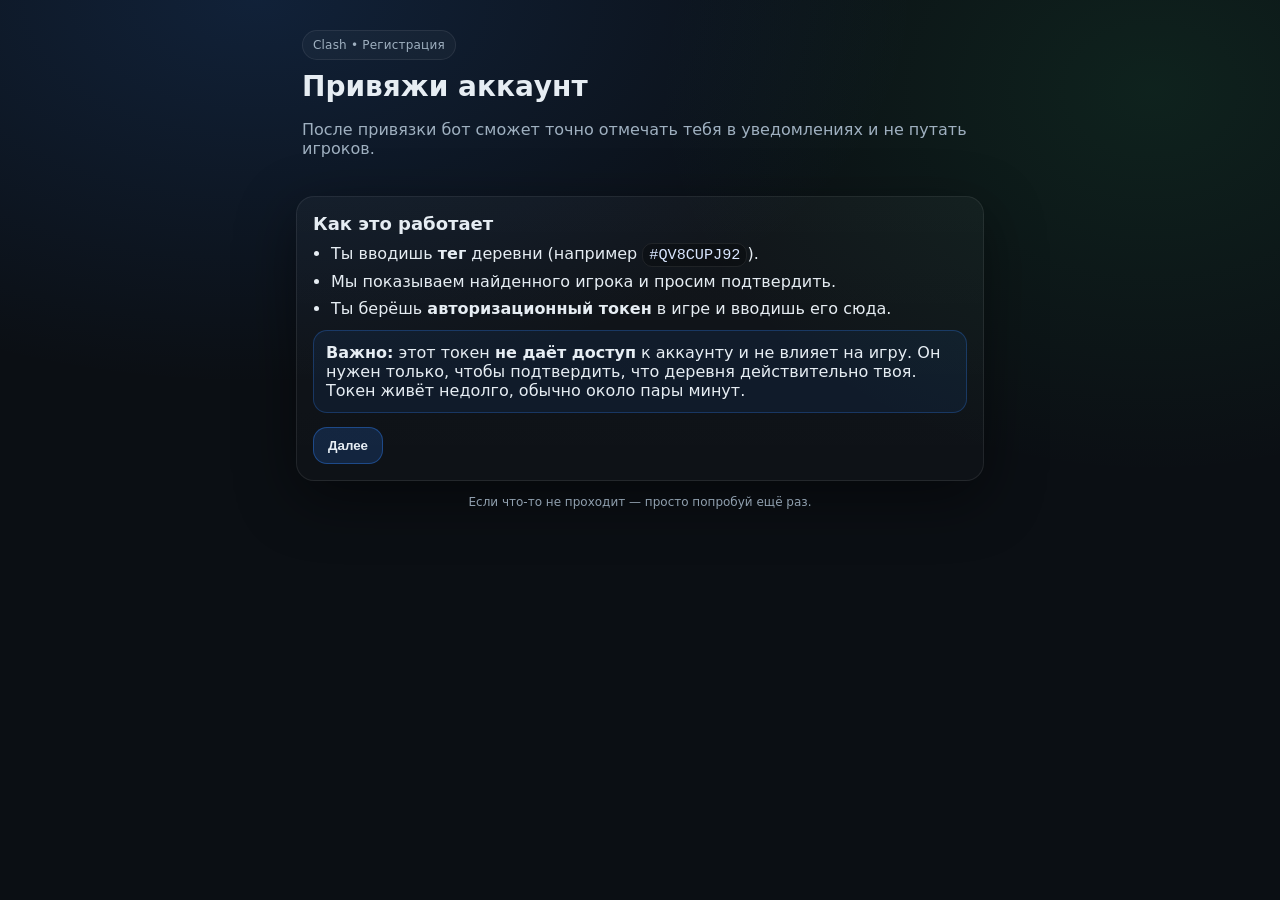
==== webapp/index.html @ c721341b "Add files via upload" ====
<!doctype html>
<html lang="ru">
  <head>
    <meta charset="utf-8" />
    <meta
      name="viewport"
      content="width=device-width,initial-scale=1,viewport-fit=cover"
    />
    <title>Регистрация — Clash Bot</title>
    <link rel="stylesheet" href="/webapp/style.css" />
    <script src="https://telegram.org/js/telegram-web-app.js"></script>
  </head>
  <body>
    <main class="app" id="app">
      <header class="header">
        <div class="badge">Clash • Регистрация</div>
        <h1>Привяжи аккаунт</h1>
        <p class="muted">
          После привязки бот сможет точно отмечать тебя в уведомлениях и не
          путать игроков.
        </p>
      </header>

      <section class="card" id="step-intro">
        <h2>Как это работает</h2>
        <ul class="list">
          <li>
            Ты вводишь <b>тег</b> деревни (например <code>#QV8CUPJ92</code>).
          </li>
          <li>Мы показываем найденного игрока и просим подтвердить.</li>
          <li>
            Ты берёшь <b>авторизационный токен</b> в игре и вводишь его сюда.
          </li>
        </ul>

        <div class="note">
          <b>Важно:</b> этот токен <b>не даёт доступ</b> к аккаунту и не влияет
          на игру. Он нужен только, чтобы подтвердить, что деревня действительно
          твоя. Токен живёт недолго, обычно около пары минут.
        </div>

        <div class="row">
          <button class="btn primary" id="btn-start">Далее</button>
        </div>
      </section>

      <section class="card hidden" id="step-tag">
        <h2>Шаг 1 — тег деревни</h2>
        <p class="muted" id="tg-user-line"></p>
        <label class="label" for="tag-input">Тег</label>
        <div class="inputRow">
          <input
            id="tag-input"
            class="input"
            inputmode="text"
            autocomplete="off"
            placeholder="#QV8CUPJ92"
          />
          <button class="btn" id="btn-lookup">Найти</button>
        </div>
        <p class="hint">
          Можно с <code>#</code> или без. Пример: <code>QV8CUPJ92</code>.
        </p>
        <div class="status" id="status-tag"></div>
      </section>

      <section class="card hidden" id="step-confirm">
        <h2>Проверь игрока</h2>
        <div class="playerCard" id="player-card"></div>
        <div class="row">
          <button class="btn primary" id="btn-yes">Это я</button>
          <button class="btn danger" id="btn-no">Нет, другой тег</button>
        </div>
      </section>

      <section class="card hidden" id="step-token">
        <h2>Шаг 2 — токен из игры</h2>
        <p class="muted">
          В игре: <b>Настройки</b> → <b>Дополнительные настройки</b> → кнопка
          <b>Авторизационный токен</b>.
        </p>
        <label class="label" for="token-input">Токен</label>
        <div class="inputRow">
          <input
            id="token-input"
            class="input"
            inputmode="text"
            autocomplete="off"
            placeholder="например rdckezca"
          />
          <button class="btn primary" id="btn-verify">Подтвердить</button>
        </div>
        <div class="status" id="status-token"></div>
      </section>

      <section class="card hidden" id="step-done">
        <h2>Готово</h2>
        <p class="muted" id="done-text"></p>
        <div class="row">
          <button class="btn primary" id="btn-close">Закрыть</button>
        </div>
      </section>

      <footer class="footer">
        <span class="muted">Если что-то не проходит — просто попробуй ещё раз.</span>
      </footer>
    </main>

    <script src="/webapp/app.js"></script>
  </body>
</html>
---- webapp/style.css ----
:root{
  --bg:#0b0f14;
  --card:#111823;
  --card2:#0f1620;
  --text:#e6edf3;
  --muted:#9fb0c0;
  --border:rgba(255,255,255,.08);
  --primary:#2f81f7;
  --danger:#ff4d4d;
  --ok:#2ecc71;
  --warn:#f1c40f;
  --shadow:0 18px 60px rgba(0,0,0,.45);
  --radius:18px;
  --radius2:14px;
  --mono:ui-monospace, SFMono-Regular, Menlo, Monaco, Consolas, "Liberation Mono","Courier New", monospace;
  --sans:system-ui, -apple-system, Segoe UI, Roboto, Inter, Arial, sans-serif;
}

*{box-sizing:border-box}
html,body{height:100%}
body{
  margin:0;
  font-family:var(--sans);
  color:var(--text);
  background:radial-gradient(1200px 700px at 20% 0%, rgba(47,129,247,.16), transparent 55%),
             radial-gradient(900px 700px at 90% 10%, rgba(46,204,113,.10), transparent 55%),
             var(--bg);
}

.app{
  max-width:720px;
  margin:0 auto;
  padding:20px 16px 28px;
}

.header{
  padding:10px 6px 8px;
}
.badge{
  display:inline-block;
  padding:7px 10px;
  border:1px solid var(--border);
  border-radius:999px;
  background:rgba(255,255,255,.03);
  color:var(--muted);
  font-size:12px;
  letter-spacing:.2px;
}
.header h1{
  margin:10px 0 6px;
  font-size:28px;
  line-height:1.2;
}
.muted{color:var(--muted)}

.card{
  background:linear-gradient(180deg, rgba(255,255,255,.03), rgba(255,255,255,.015));
  border:1px solid var(--border);
  border-radius:var(--radius);
  box-shadow:var(--shadow);
  padding:16px;
  margin:14px 0;
}
.card h2{
  margin:0 0 10px;
  font-size:18px;
}
.list{
  margin:10px 0 0;
  padding-left:18px;
}
.list li{margin:8px 0}

code{
  font-family:var(--mono);
  font-size:.95em;
  padding:2px 6px;
  border:1px solid var(--border);
  border-radius:10px;
  background:rgba(0,0,0,.28);
  color:#d9e6ff;
}

.note{
  margin-top:12px;
  padding:12px 12px;
  border-radius:var(--radius2);
  border:1px solid rgba(47,129,247,.28);
  background:rgba(47,129,247,.08);
}

.row{
  display:flex;
  gap:10px;
  margin-top:14px;
  flex-wrap:wrap;
}

.btn{
  border:1px solid var(--border);
  background:rgba(255,255,255,.04);
  color:var(--text);
  padding:10px 14px;
  border-radius:14px;
  cursor:pointer;
  font-weight:600;
  transition:transform .05s ease, background .15s ease, border-color .15s ease;
}
.btn:hover{background:rgba(255,255,255,.07); border-color:rgba(255,255,255,.14)}
.btn:active{transform:translateY(1px)}
.btn.primary{
  background:rgba(47,129,247,.18);
  border-color:rgba(47,129,247,.40);
}
.btn.primary:hover{background:rgba(47,129,247,.24)}
.btn.danger{
  background:rgba(255,77,77,.12);
  border-color:rgba(255,77,77,.35);
}
.btn.danger:hover{background:rgba(255,77,77,.17)}

.label{
  display:block;
  margin:8px 0 6px;
  font-weight:700;
}
.inputRow{display:flex; gap:10px; align-items:center}
.input{
  flex:1;
  min-width:0;
  border:1px solid var(--border);
  background:rgba(0,0,0,.18);
  color:var(--text);
  padding:12px 12px;
  border-radius:14px;
  outline:none;
  font-family:var(--mono);
  font-size:14px;
}
.input:focus{border-color:rgba(47,129,247,.55)}
.hint{margin:8px 0 0; font-size:12.5px; color:var(--muted)}

.status{
  margin-top:12px;
  padding:12px 12px;
  border-radius:14px;
  border:1px solid var(--border);
  background:rgba(0,0,0,.14);
  min-height:44px;
  display:flex;
  align-items:center;
  gap:10px;
}
.pill{
  display:inline-flex;
  align-items:center;
  gap:8px;
  padding:6px 10px;
  border-radius:999px;
  border:1px solid var(--border);
  background:rgba(255,255,255,.03);
  font-size:12px;
  color:var(--muted);
}
.dot{width:8px; height:8px; border-radius:999px; background:var(--warn)}
.dot.ok{background:var(--ok)}
.dot.bad{background:var(--danger)}

.playerCard{
  background:rgba(0,0,0,.16);
  border:1px solid var(--border);
  border-radius:var(--radius2);
  padding:12px;
}
.playerLine{
  display:flex;
  justify-content:space-between;
  gap:10px;
  padding:6px 0;
  border-bottom:1px dashed rgba(255,255,255,.06);
}
.playerLine:last-child{border-bottom:none}
.playerKey{color:var(--muted)}
.playerVal{font-weight:700}

.hidden{display:none!important}

.footer{
  margin-top:14px;
  text-align:center;
  font-size:12px;
  opacity:.9;
}
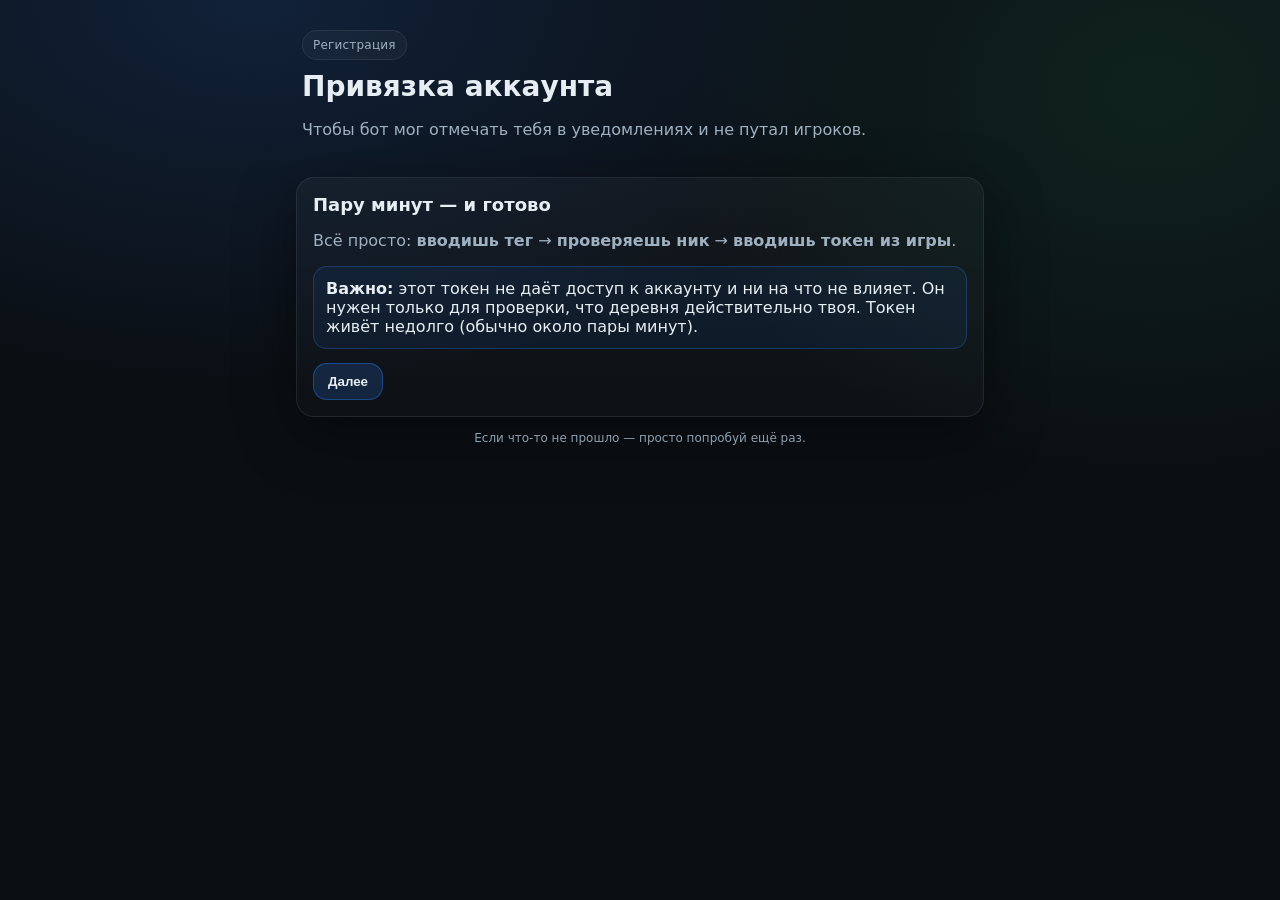
==== commit a6f22929: "Update index.html" ====
--- a/webapp/index.html
+++ b/webapp/index.html
@@ -13,30 +13,24 @@
   <body>
     <main class="app" id="app">
       <header class="header">
-        <div class="badge">Clash • Регистрация</div>
-        <h1>Привяжи аккаунт</h1>
+        <div class="badge">Регистрация</div>
+        <h1>Привязка аккаунта</h1>
         <p class="muted">
-          После привязки бот сможет точно отмечать тебя в уведомлениях и не
-          путать игроков.
+          Чтобы бот мог отмечать тебя в уведомлениях и не путал игроков.
         </p>
       </header>
 
       <section class="card" id="step-intro">
-        <h2>Как это работает</h2>
-        <ul class="list">
-          <li>
-            Ты вводишь <b>тег</b> деревни (например <code>#QV8CUPJ92</code>).
-          </li>
-          <li>Мы показываем найденного игрока и просим подтвердить.</li>
-          <li>
-            Ты берёшь <b>авторизационный токен</b> в игре и вводишь его сюда.
-          </li>
-        </ul>
+        <h2>Пару минут — и готово</h2>
+        <p class="muted">
+          Всё просто:
+          <b>вводишь тег</b> → <b>проверяешь ник</b> → <b>вводишь токен из игры</b>.
+        </p>
 
         <div class="note">
-          <b>Важно:</b> этот токен <b>не даёт доступ</b> к аккаунту и не влияет
-          на игру. Он нужен только, чтобы подтвердить, что деревня действительно
-          твоя. Токен живёт недолго, обычно около пары минут.
+          <b>Важно:</b> этот токен не даёт доступ к аккаунту и ни на что не влияет.
+          Он нужен только для проверки, что деревня действительно твоя.
+          Токен живёт недолго (обычно около пары минут).
         </div>
 
         <div class="row">
@@ -58,9 +52,7 @@
           />
           <button class="btn" id="btn-lookup">Найти</button>
         </div>
-        <p class="hint">
-          Можно с <code>#</code> или без. Пример: <code>QV8CUPJ92</code>.
-        </p>
+        <p class="hint">Можно с <code>#</code> или без. Пример: <code>QV8CUPJ92</code>.</p>
         <div class="status" id="status-tag"></div>
       </section>
 
@@ -76,8 +68,7 @@
       <section class="card hidden" id="step-token">
         <h2>Шаг 2 — токен из игры</h2>
         <p class="muted">
-          В игре: <b>Настройки</b> → <b>Дополнительные настройки</b> → кнопка
-          <b>Авторизационный токен</b>.
+          В игре: <b>Настройки</b> → <b>Доп. настройки</b> → <b>Авторизационный токен</b>.
         </p>
         <label class="label" for="token-input">Токен</label>
         <div class="inputRow">
@@ -98,15 +89,15 @@
         <p class="muted" id="done-text"></p>
         <div class="row">
           <button class="btn primary" id="btn-close">Закрыть</button>
+          <button class="btn" id="btn-change">Изменить привязку</button>
         </div>
       </section>
 
       <footer class="footer">
-        <span class="muted">Если что-то не проходит — просто попробуй ещё раз.</span>
+        <span class="muted">Если что-то не прошло — просто попробуй ещё раз.</span>
       </footer>
     </main>
 
     <script src="/webapp/app.js"></script>
   </body>
 </html>
-
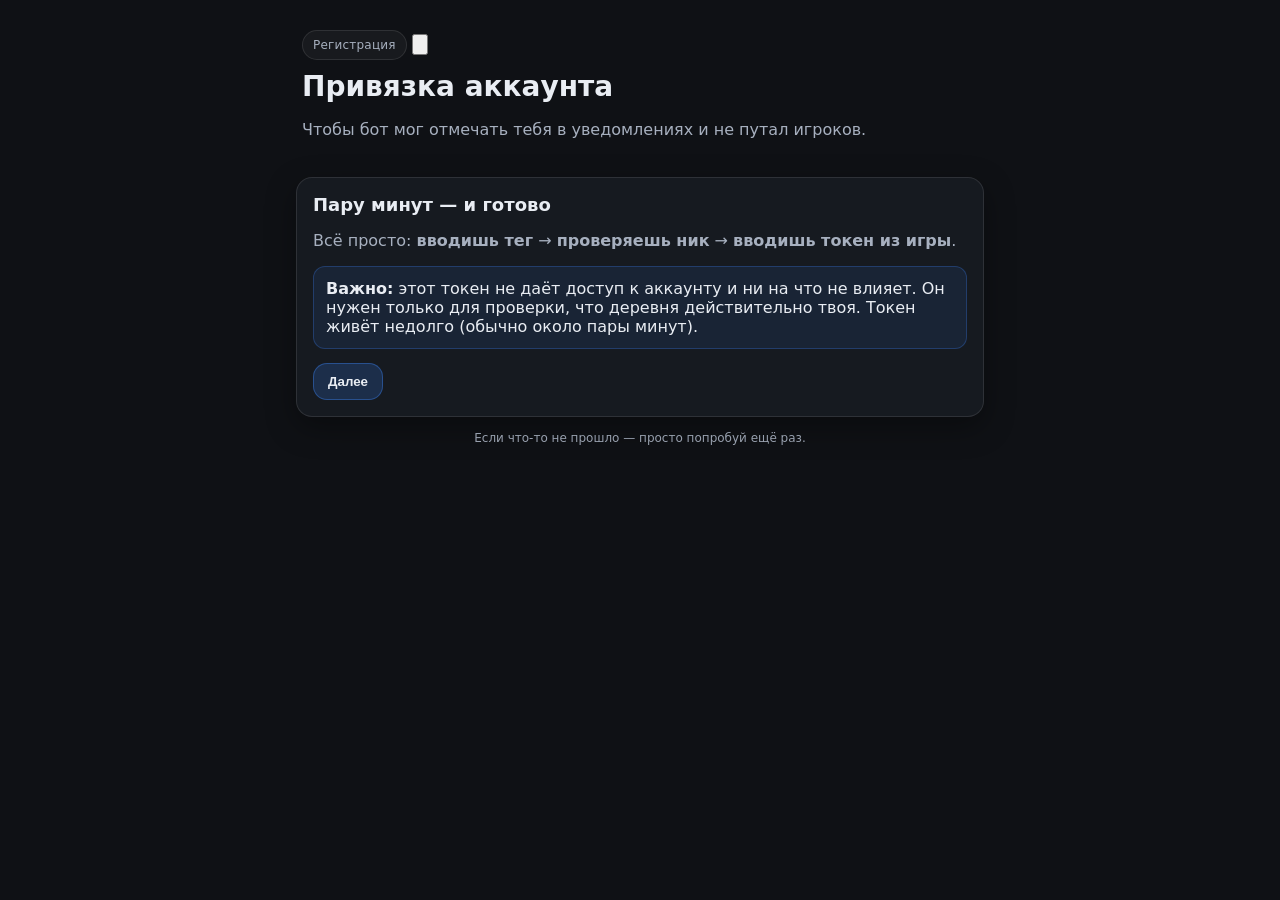
==== commit 349cf3d1: "Update index.html" ====
--- a/webapp/index.html
+++ b/webapp/index.html
@@ -13,12 +13,34 @@
   <body>
     <main class="app" id="app">
       <header class="header">
-        <div class="badge">Регистрация</div>
+        <div class="topbar">
+          <div class="badge">Регистрация</div>
+          <button class="iconBtn" id="btn-menu" aria-label="Меню">
+            <svg class="iconSvg" viewBox="0 0 24 24" aria-hidden="true">
+              <circle cx="5" cy="12" r="2.2" />
+              <circle cx="12" cy="12" r="2.2" />
+              <circle cx="19" cy="12" r="2.2" />
+            </svg>
+          </button>
+        </div>
         <h1>Привязка аккаунта</h1>
         <p class="muted">
           Чтобы бот мог отмечать тебя в уведомлениях и не путал игроков.
         </p>
       </header>
+
+      <aside class="drawer hidden" id="drawer">
+        <div class="drawerCard">
+          <div class="drawerTitle">Меню</div>
+          <div class="drawerBody">
+            <button class="drawerBtn" id="drawer-me">Моя привязка</button>
+            <button class="drawerBtn" id="drawer-change">Сменить привязку</button>
+            <button class="drawerBtn danger" id="drawer-unlink">Удалить привязку</button>
+            <button class="drawerBtn" id="drawer-close">Закрыть</button>
+          </div>
+        </div>
+      </aside>
+      <div class="backdrop hidden" id="backdrop"></div>
 
       <section class="card" id="step-intro">
         <h2>Пару минут — и готово</h2>
@@ -87,9 +109,11 @@
       <section class="card hidden" id="step-done">
         <h2>Готово</h2>
         <p class="muted" id="done-text"></p>
+        <div class="playerCard" id="me-card"></div>
         <div class="row">
           <button class="btn primary" id="btn-close">Закрыть</button>
           <button class="btn" id="btn-change">Изменить привязку</button>
+          <button class="btn danger" id="btn-unlink">Удалить привязку</button>
         </div>
       </section>
 
--- a/webapp/style.css
+++ b/webapp/style.css
@@ -1,17 +1,16 @@
 :root{
-  --bg:#0b0f14;
-  --card:#111823;
-  --card2:#0f1620;
-  --text:#e6edf3;
-  --muted:#9fb0c0;
-  --border:rgba(255,255,255,.08);
-  --primary:#2f81f7;
-  --danger:#ff4d4d;
-  --ok:#2ecc71;
-  --warn:#f1c40f;
-  --shadow:0 18px 60px rgba(0,0,0,.45);
-  --radius:18px;
-  --radius2:14px;
+  --bg:#0f1115;
+  --card:#161a20;
+  --text:#e9edf3;
+  --muted:#a7b0bf;
+  --border:rgba(255,255,255,.10);
+  --primary:#3b82f6;
+  --danger:#ef4444;
+  --ok:#22c55e;
+  --warn:#f59e0b;
+  --shadow:0 10px 30px rgba(0,0,0,.35);
+  --radius:16px;
+  --radius2:12px;
   --mono:ui-monospace, SFMono-Regular, Menlo, Monaco, Consolas, "Liberation Mono","Courier New", monospace;
   --sans:system-ui, -apple-system, Segoe UI, Roboto, Inter, Arial, sans-serif;
 }
@@ -22,9 +21,7 @@
   margin:0;
   font-family:var(--sans);
   color:var(--text);
-  background:radial-gradient(1200px 700px at 20% 0%, rgba(47,129,247,.16), transparent 55%),
-             radial-gradient(900px 700px at 90% 10%, rgba(46,204,113,.10), transparent 55%),
-             var(--bg);
+  background:var(--bg);
 }
 
 .app{
@@ -41,7 +38,7 @@
   padding:7px 10px;
   border:1px solid var(--border);
   border-radius:999px;
-  background:rgba(255,255,255,.03);
+  background:rgba(255,255,255,.04);
   color:var(--muted);
   font-size:12px;
   letter-spacing:.2px;
@@ -54,7 +51,7 @@
 .muted{color:var(--muted)}
 
 .card{
-  background:linear-gradient(180deg, rgba(255,255,255,.03), rgba(255,255,255,.015));
+  background:var(--card);
   border:1px solid var(--border);
   border-radius:var(--radius);
   box-shadow:var(--shadow);
@@ -77,16 +74,16 @@
   padding:2px 6px;
   border:1px solid var(--border);
   border-radius:10px;
-  background:rgba(0,0,0,.28);
-  color:#d9e6ff;
+  background:rgba(0,0,0,.22);
+  color:#dbe7ff;
 }
 
 .note{
   margin-top:12px;
   padding:12px 12px;
   border-radius:var(--radius2);
-  border:1px solid rgba(47,129,247,.28);
-  background:rgba(47,129,247,.08);
+  border:1px solid rgba(59,130,246,.28);
+  background:rgba(59,130,246,.10);
 }
 
 .row{
@@ -98,7 +95,7 @@
 
 .btn{
   border:1px solid var(--border);
-  background:rgba(255,255,255,.04);
+  background:rgba(255,255,255,.05);
   color:var(--text);
   padding:10px 14px;
   border-radius:14px;
@@ -106,18 +103,18 @@
   font-weight:600;
   transition:transform .05s ease, background .15s ease, border-color .15s ease;
 }
-.btn:hover{background:rgba(255,255,255,.07); border-color:rgba(255,255,255,.14)}
+.btn:hover{background:rgba(255,255,255,.08); border-color:rgba(255,255,255,.16)}
 .btn:active{transform:translateY(1px)}
 .btn.primary{
-  background:rgba(47,129,247,.18);
-  border-color:rgba(47,129,247,.40);
+  background:rgba(59,130,246,.20);
+  border-color:rgba(59,130,246,.40);
 }
-.btn.primary:hover{background:rgba(47,129,247,.24)}
+.btn.primary:hover{background:rgba(59,130,246,.26)}
 .btn.danger{
-  background:rgba(255,77,77,.12);
-  border-color:rgba(255,77,77,.35);
+  background:rgba(239,68,68,.14);
+  border-color:rgba(239,68,68,.35);
 }
-.btn.danger:hover{background:rgba(255,77,77,.17)}
+.btn.danger:hover{background:rgba(239,68,68,.20)}
 
 .label{
   display:block;
@@ -129,7 +126,7 @@
   flex:1;
   min-width:0;
   border:1px solid var(--border);
-  background:rgba(0,0,0,.18);
+  background:rgba(0,0,0,.20);
   color:var(--text);
   padding:12px 12px;
   border-radius:14px;
@@ -137,7 +134,7 @@
   font-family:var(--mono);
   font-size:14px;
 }
-.input:focus{border-color:rgba(47,129,247,.55)}
+.input:focus{border-color:rgba(59,130,246,.55)}
 .hint{margin:8px 0 0; font-size:12.5px; color:var(--muted)}
 
 .status{
@@ -145,7 +142,7 @@
   padding:12px 12px;
   border-radius:14px;
   border:1px solid var(--border);
-  background:rgba(0,0,0,.14);
+  background:rgba(0,0,0,.18);
   min-height:44px;
   display:flex;
   align-items:center;
@@ -158,7 +155,7 @@
   padding:6px 10px;
   border-radius:999px;
   border:1px solid var(--border);
-  background:rgba(255,255,255,.03);
+  background:rgba(255,255,255,.04);
   font-size:12px;
   color:var(--muted);
 }
@@ -167,7 +164,7 @@
 .dot.bad{background:var(--danger)}
 
 .playerCard{
-  background:rgba(0,0,0,.16);
+  background:rgba(0,0,0,.18);
   border:1px solid var(--border);
   border-radius:var(--radius2);
   padding:12px;
@@ -191,4 +188,3 @@
   font-size:12px;
   opacity:.9;
 }
-
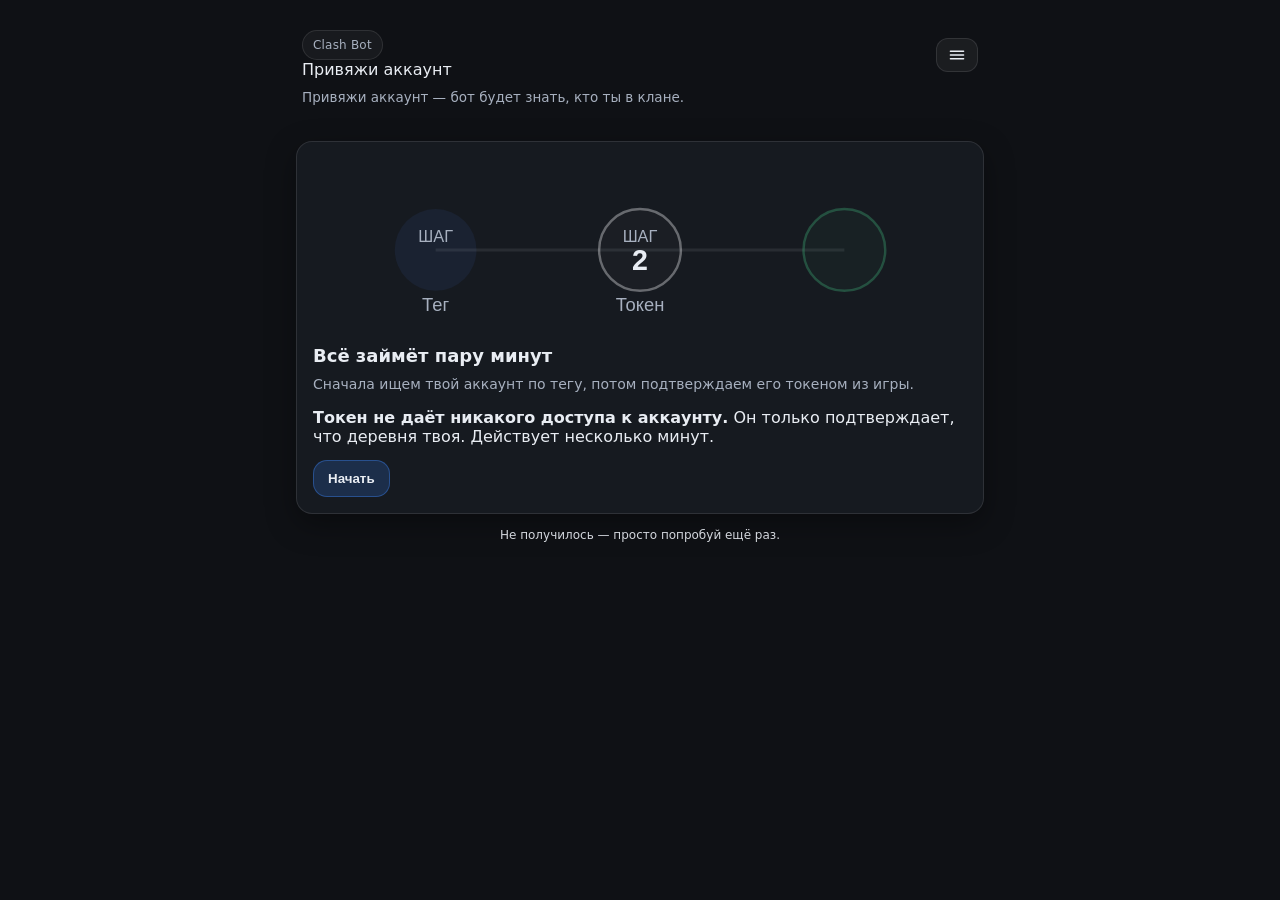
==== commit cc88d9b3: "Refactor index.html for improved structure and content" ====
--- a/webapp/index.html
+++ b/webapp/index.html
@@ -1,127 +1,283 @@
 <!doctype html>
 <html lang="ru">
-  <head>
-    <meta charset="utf-8" />
-    <meta
-      name="viewport"
-      content="width=device-width,initial-scale=1,viewport-fit=cover"
-    />
-    <title>Регистрация — Clash Bot</title>
-    <link rel="stylesheet" href="/webapp/style.css" />
-    <script src="https://telegram.org/js/telegram-web-app.js"></script>
-  </head>
-  <body>
-    <main class="app" id="app">
-      <header class="header">
-        <div class="topbar">
-          <div class="badge">Регистрация</div>
-          <button class="iconBtn" id="btn-menu" aria-label="Меню">
-            <svg class="iconSvg" viewBox="0 0 24 24" aria-hidden="true">
-              <circle cx="5" cy="12" r="2.2" />
-              <circle cx="12" cy="12" r="2.2" />
-              <circle cx="19" cy="12" r="2.2" />
-            </svg>
-          </button>
+<head>
+  <meta charset="utf-8"/>
+  <meta name="viewport" content="width=device-width,initial-scale=1,viewport-fit=cover"/>
+  <title>Clash Bot — привязка</title>
+  <link rel="stylesheet" href="/webapp/style.css"/>
+  <script src="https://telegram.org/js/telegram-web-app.js"></script>
+</head>
+<body>
+<main class="app" id="app">
+
+  <!-- шапка -->
+  <header class="header">
+    <div class="topbar">
+      <div class="brand">
+        <span class="badge">
+          <span class="badge-dot"></span>
+          Clash Bot
+        </span>
+        <div class="brandTitle">Привяжи аккаунт</div>
+      </div>
+      <button class="iconBtn" id="btn-menu" aria-label="Меню">
+        <svg class="iconSvg" viewBox="0 0 24 24">
+          <rect x="4" y="7" width="16" height="1.6" rx=".8" fill="currentColor"/>
+          <rect x="4" y="11.2" width="16" height="1.6" rx=".8" fill="currentColor"/>
+          <rect x="4" y="15.4" width="16" height="1.6" rx=".8" fill="currentColor"/>
+        </svg>
+      </button>
+    </div>
+    <p style="margin-top:10px;font-size:13.5px;color:var(--muted)">
+      Привяжи аккаунт — бот будет знать, кто ты в клане.
+    </p>
+  </header>
+
+  <!-- сайдбар -->
+  <aside class="sidebar hidden" id="drawer" aria-hidden="true">
+    <div class="sidebarPanel" role="dialog" aria-modal="true" aria-label="Меню">
+      <div class="sidebarHeader">
+        <div class="sidebarTitle">Меню</div>
+        <button class="iconBtn small" id="drawer-close" aria-label="Закрыть">
+          <svg class="iconSvg" viewBox="0 0 24 24">
+            <path d="M5 5l14 14M19 5 5 19" stroke="currentColor" stroke-width="1.8" stroke-linecap="round" fill="none"/>
+          </svg>
+        </button>
+      </div>
+      <nav class="sidebarBody">
+        <button class="navBtn" id="drawer-me">
+          <span class="navIcon">
+            <svg viewBox="0 0 24 24"><circle cx="12" cy="8" r="4" fill="none" stroke="currentColor" stroke-width="1.6"/><path d="M4 20c0-4 3.6-7 8-7s8 3 8 7" fill="none" stroke="currentColor" stroke-width="1.6" stroke-linecap="round"/></svg>
+          </span>
+          Текущая привязка
+        </button>
+        <button class="navBtn" id="drawer-change">
+          <span class="navIcon">
+            <svg viewBox="0 0 24 24"><path d="M4 12h16M15 6l6 6-6 6" fill="none" stroke="currentColor" stroke-width="1.6" stroke-linecap="round" stroke-linejoin="round"/></svg>
+          </span>
+          Сменить аккаунт
+        </button>
+        <button class="navBtn danger" id="drawer-unlink">
+          <span class="navIcon">
+            <svg viewBox="0 0 24 24"><polyline points="3 6 5 6 21 6" fill="none" stroke="currentColor" stroke-width="1.6" stroke-linecap="round"/><path d="M19 6l-1 14H6L5 6" fill="none" stroke="currentColor" stroke-width="1.6" stroke-linecap="round" stroke-linejoin="round"/><path d="M10 11v6M14 11v6" stroke="currentColor" stroke-width="1.6" stroke-linecap="round"/></svg>
+          </span>
+          Удалить привязку
+        </button>
+      </nav>
+      <div class="sidebarFooter">
+        Токен живёт пару минут. Если не успел — просто запроси новый в игре.
+      </div>
+    </div>
+  </aside>
+  <div class="backdrop hidden" id="backdrop"></div>
+
+  <!-- лоадер -->
+  <div class="loading hidden" id="loading" aria-live="polite" aria-busy="true">
+    <div class="loadingCard">
+      <div class="loadingIcon">
+        <svg width="20" height="20" viewBox="0 0 20 20">
+          <circle class="loader-ring" cx="10" cy="10" r="7" style="transform-origin:10px 10px"/>
+        </svg>
+      </div>
+      <div>
+        <div class="loadingTitle" id="loading-title">Загружаю…</div>
+        <div class="tiny" id="loading-text">Секунду.</div>
+      </div>
+    </div>
+  </div>
+
+  <!-- шаг 1 — вводная -->
+  <section class="card" id="step-intro">
+
+    <!-- живая SVG-иллюстрация: цепочка шагов -->
+    <svg class="intro-svg" viewBox="0 0 320 90" fill="none" xmlns="http://www.w3.org/2000/svg" aria-hidden="true">
+
+      <!-- трек-линия -->
+      <line x1="60" y1="45" x2="260" y2="45" stroke="rgba(255,255,255,.08)" stroke-width="1.5"/>
+
+      <!-- заполнение трека (анимация) -->
+      <line x1="60" y1="45" x2="260" y2="45"
+            stroke="var(--blue)" stroke-width="1.5" stroke-opacity=".35"
+            stroke-dasharray="200" stroke-dashoffset="200">
+        <animate attributeName="stroke-dashoffset" values="200;0" dur="1.6s" begin=".4s" fill="freeze" calcMode="spline" keySplines="0.4 0 0.2 1"/>
+      </line>
+
+      <!-- шаг 1: тег -->
+      <circle cx="60" cy="45" r="20" stroke="var(--blue)" stroke-width="1.2" fill="rgba(74,128,232,.08)"/>
+      <text x="60" y="41" text-anchor="middle" fill="var(--muted)" font-size="8" font-family="IBM Plex Sans,sans-serif" font-weight="500">ШАГ</text>
+      <text x="60" y="55" text-anchor="middle" fill="var(--blue)" font-size="14" font-family="IBM Plex Sans,sans-serif" font-weight="700">1</text>
+
+      <!-- шаг 2: токен -->
+      <circle cx="160" cy="45" r="20" stroke="rgba(255,255,255,.1)" stroke-width="1.2" fill="rgba(255,255,255,.02)">
+        <animate attributeName="stroke" values="rgba(255,255,255,.1);var(--blue);rgba(255,255,255,.1)" dur="2.4s" begin=".8s" repeatCount="indefinite"/>
+      </circle>
+      <text x="160" y="41" text-anchor="middle" fill="var(--muted)" font-size="8" font-family="IBM Plex Sans,sans-serif" font-weight="500">ШАГ</text>
+      <text x="160" y="55" text-anchor="middle" fill="var(--muted)" font-size="14" font-family="IBM Plex Sans,sans-serif" font-weight="700">
+        2
+        <animate attributeName="fill" values="var(--muted);var(--blue);var(--muted)" dur="2.4s" begin=".8s" repeatCount="indefinite"/>
+      </text>
+
+      <!-- шаг 3: готово — галочка -->
+      <circle cx="260" cy="45" r="20" stroke="rgba(58,158,111,.4)" stroke-width="1.2" fill="rgba(58,158,111,.06)"/>
+      <path d="M251 45.5l5.5 5.5 12-13"
+            stroke="var(--green)" stroke-width="2" stroke-linecap="round" stroke-linejoin="round"
+            stroke-dasharray="26" stroke-dashoffset="26">
+        <animate attributeName="stroke-dashoffset" values="26;0" dur=".5s" begin="1.8s" fill="freeze" calcMode="spline" keySplines="0.4 0 0.2 1"/>
+      </path>
+
+      <!-- подписи -->
+      <text x="60"  y="75" text-anchor="middle" fill="var(--muted)" font-size="9" font-family="IBM Plex Sans,sans-serif">Тег</text>
+      <text x="160" y="75" text-anchor="middle" fill="var(--muted)" font-size="9" font-family="IBM Plex Sans,sans-serif">Токен</text>
+      <text x="260" y="75" text-anchor="middle" fill="var(--green)" font-size="9" font-family="IBM Plex Sans,sans-serif">Готово</text>
+    </svg>
+
+    <h2>Всё займёт пару минут</h2>
+    <p style="color:var(--muted);font-size:14px;margin-top:4px;">
+      Сначала ищем твой аккаунт по тегу, потом подтверждаем его токеном из игры.
+    </p>
+
+    <div class="info-box" style="margin-top:16px;">
+      <b>Токен не даёт никакого доступа к аккаунту.</b> Он только подтверждает, что деревня твоя. Действует несколько минут.
+    </div>
+
+    <div class="row">
+      <button class="btn primary full" id="btn-start">Начать</button>
+    </div>
+  </section>
+
+  <!-- шаг: ввод тега -->
+  <section class="card hidden" id="step-tag">
+    <div class="steps">
+      <div class="step-item active">
+        <div class="step-num">1</div>
+        Тег
+      </div>
+      <div class="step-sep"></div>
+      <div class="step-item">
+        <div class="step-num">2</div>
+        Токен
+      </div>
+      <div class="step-sep"></div>
+      <div class="step-item">
+        <div class="step-num">3</div>
+        Готово
+      </div>
+    </div>
+
+    <h2>Тег деревни</h2>
+    <p class="tiny" id="tg-user-line" style="color:var(--muted);margin-bottom:2px;"></p>
+
+    <label class="field-label" for="tag-input">Тег</label>
+    <div class="input-row">
+      <input id="tag-input" class="input" inputmode="text" autocomplete="off" placeholder="#QV8CUPJ92"/>
+      <button class="btn primary" id="btn-lookup">Найти</button>
+    </div>
+    <p class="hint">Можно с решёткой или без. Пример: <code>QV8CUPJ92</code></p>
+    <div class="status" id="status-tag"></div>
+  </section>
+
+  <!-- шаг: подтверждение игрока -->
+  <section class="card hidden" id="step-confirm">
+    <div class="steps">
+      <div class="step-item done">
+        <div class="step-num">1</div>
+        Тег
+      </div>
+      <div class="step-sep done"></div>
+      <div class="step-item active">
+        <div class="step-num">2</div>
+        Проверка
+      </div>
+      <div class="step-sep"></div>
+      <div class="step-item">
+        <div class="step-num">3</div>
+        Готово
+      </div>
+    </div>
+
+    <h2>Это твой аккаунт?</h2>
+    <div id="player-card" style="margin-top:10px;"></div>
+    <div class="row">
+      <button class="btn primary" id="btn-yes">Да, это я</button>
+      <button class="btn secondary" id="btn-no">Другой тег</button>
+    </div>
+  </section>
+
+  <!-- шаг: токен -->
+  <section class="card hidden" id="step-token">
+    <div class="steps">
+      <div class="step-item done">
+        <div class="step-num">1</div>
+        Тег
+      </div>
+      <div class="step-sep done"></div>
+      <div class="step-item done">
+        <div class="step-num">2</div>
+        Проверка
+      </div>
+      <div class="step-sep done"></div>
+      <div class="step-item active">
+        <div class="step-num">3</div>
+        Токен
+      </div>
+    </div>
+
+    <h2>Токен из игры</h2>
+
+    <ol class="how-to">
+      <li>Открой <strong>Настройки</strong></li>
+      <li>Перейди в <strong>Доп. настройки</strong></li>
+      <li>Нажми <strong>Авторизационный токен</strong></li>
+    </ol>
+
+    <label class="field-label" for="token-input">Токен</label>
+    <div class="input-row">
+      <input id="token-input" class="input" inputmode="text" autocomplete="off" placeholder="например rdckezca"/>
+      <button class="btn primary" id="btn-verify">Проверить</button>
+    </div>
+    <div class="status" id="status-token"></div>
+  </section>
+
+  <!-- шаг: готово -->
+  <section class="card hidden" id="step-done">
+    <div class="done-header">
+      <div class="done-title">
+        <h2>Готово</h2>
+        <div class="tiny" style="margin-top:3px;">Аккаунт привязан</div>
+      </div>
+      <div class="success-mark" aria-hidden="true">
+        <svg width="28" height="28" viewBox="0 0 28 28">
+          <path class="sm-check" d="M7 14.5l5 5 9.5-11"/>
+        </svg>
+      </div>
+    </div>
+
+    <p id="done-text" style="font-size:13.5px;color:var(--muted);"></p>
+
+    <div class="dashboard">
+      <div class="dash-card">
+        <div class="dash-title">Профиль</div>
+        <div id="me-card"></div>
+      </div>
+      <div class="dash-card">
+        <div class="dash-title">Действия</div>
+        <div style="display:flex;flex-direction:column;gap:8px;">
+          <button class="btn secondary full" id="btn-change">Сменить аккаунт</button>
+          <button class="btn danger full" id="btn-unlink">Удалить привязку</button>
         </div>
-        <h1>Привязка аккаунта</h1>
-        <p class="muted">
-          Чтобы бот мог отмечать тебя в уведомлениях и не путал игроков.
-        </p>
-      </header>
-
-      <aside class="drawer hidden" id="drawer">
-        <div class="drawerCard">
-          <div class="drawerTitle">Меню</div>
-          <div class="drawerBody">
-            <button class="drawerBtn" id="drawer-me">Моя привязка</button>
-            <button class="drawerBtn" id="drawer-change">Сменить привязку</button>
-            <button class="drawerBtn danger" id="drawer-unlink">Удалить привязку</button>
-            <button class="drawerBtn" id="drawer-close">Закрыть</button>
-          </div>
-        </div>
-      </aside>
-      <div class="backdrop hidden" id="backdrop"></div>
-
-      <section class="card" id="step-intro">
-        <h2>Пару минут — и готово</h2>
-        <p class="muted">
-          Всё просто:
-          <b>вводишь тег</b> → <b>проверяешь ник</b> → <b>вводишь токен из игры</b>.
-        </p>
-
-        <div class="note">
-          <b>Важно:</b> этот токен не даёт доступ к аккаунту и ни на что не влияет.
-          Он нужен только для проверки, что деревня действительно твоя.
-          Токен живёт недолго (обычно около пары минут).
-        </div>
-
-        <div class="row">
-          <button class="btn primary" id="btn-start">Далее</button>
-        </div>
-      </section>
-
-      <section class="card hidden" id="step-tag">
-        <h2>Шаг 1 — тег деревни</h2>
-        <p class="muted" id="tg-user-line"></p>
-        <label class="label" for="tag-input">Тег</label>
-        <div class="inputRow">
-          <input
-            id="tag-input"
-            class="input"
-            inputmode="text"
-            autocomplete="off"
-            placeholder="#QV8CUPJ92"
-          />
-          <button class="btn" id="btn-lookup">Найти</button>
-        </div>
-        <p class="hint">Можно с <code>#</code> или без. Пример: <code>QV8CUPJ92</code>.</p>
-        <div class="status" id="status-tag"></div>
-      </section>
-
-      <section class="card hidden" id="step-confirm">
-        <h2>Проверь игрока</h2>
-        <div class="playerCard" id="player-card"></div>
-        <div class="row">
-          <button class="btn primary" id="btn-yes">Это я</button>
-          <button class="btn danger" id="btn-no">Нет, другой тег</button>
-        </div>
-      </section>
-
-      <section class="card hidden" id="step-token">
-        <h2>Шаг 2 — токен из игры</h2>
-        <p class="muted">
-          В игре: <b>Настройки</b> → <b>Доп. настройки</b> → <b>Авторизационный токен</b>.
-        </p>
-        <label class="label" for="token-input">Токен</label>
-        <div class="inputRow">
-          <input
-            id="token-input"
-            class="input"
-            inputmode="text"
-            autocomplete="off"
-            placeholder="например rdckezca"
-          />
-          <button class="btn primary" id="btn-verify">Подтвердить</button>
-        </div>
-        <div class="status" id="status-token"></div>
-      </section>
-
-      <section class="card hidden" id="step-done">
-        <h2>Готово</h2>
-        <p class="muted" id="done-text"></p>
-        <div class="playerCard" id="me-card"></div>
-        <div class="row">
-          <button class="btn primary" id="btn-close">Закрыть</button>
-          <button class="btn" id="btn-change">Изменить привязку</button>
-          <button class="btn danger" id="btn-unlink">Удалить привязку</button>
-        </div>
-      </section>
-
-      <footer class="footer">
-        <span class="muted">Если что-то не прошло — просто попробуй ещё раз.</span>
-      </footer>
-    </main>
-
-    <script src="/webapp/app.js"></script>
-  </body>
+      </div>
+    </div>
+
+    <div class="row">
+      <button class="btn primary full" id="btn-close">Закрыть</button>
+    </div>
+  </section>
+
+  <footer class="footer">
+    Не получилось — просто попробуй ещё раз.
+  </footer>
+
+</main>
+<script src="/webapp/app.js"></script>
+</body>
 </html>
--- a/webapp/style.css
+++ b/webapp/style.css
@@ -33,6 +33,33 @@
 .header{
   padding:10px 6px 8px;
 }
+.topbar{
+  display:flex;
+  align-items:center;
+  justify-content:space-between;
+  gap:10px;
+}
+.iconBtn{
+  border:1px solid var(--border);
+  background:rgba(255,255,255,.05);
+  color:var(--text);
+  width:42px;
+  height:34px;
+  border-radius:12px;
+  cursor:pointer;
+  font-size:22px;
+  line-height:0;
+  display:flex;
+  align-items:center;
+  justify-content:center;
+}
+.iconBtn:hover{background:rgba(255,255,255,.08); border-color:rgba(255,255,255,.16)}
+.iconBtn:active{transform:translateY(1px)}
+.iconSvg{
+  width:22px;
+  height:22px;
+  fill:rgba(233,237,243,.92);
+}
 .badge{
   display:inline-block;
   padding:7px 10px;
@@ -159,9 +186,29 @@
   font-size:12px;
   color:var(--muted);
 }
-.dot{width:8px; height:8px; border-radius:999px; background:var(--warn)}
-.dot.ok{background:var(--ok)}
-.dot.bad{background:var(--danger)}
+.pillIcon{
+  width:14px;
+  height:14px;
+  display:inline-flex;
+  align-items:center;
+  justify-content:center;
+}
+.pillIcon svg{width:14px; height:14px; fill:currentColor}
+.pill.info{color:var(--muted)}
+.pill.ok{color:rgba(34,197,94,.95)}
+.pill.bad{color:rgba(239,68,68,.95)}
+.spin{animation:spin 1s linear infinite}
+.pulse{animation:pulse 1.2s ease-in-out infinite}
+
+@keyframes spin{
+  from{transform:rotate(0deg)}
+  to{transform:rotate(360deg)}
+}
+@keyframes pulse{
+  0%{opacity:.55}
+  50%{opacity:1}
+  100%{opacity:.55}
+}
 
 .playerCard{
   background:rgba(0,0,0,.18);
@@ -188,3 +235,57 @@
   font-size:12px;
   opacity:.9;
 }
+
+.drawer{
+  position:fixed;
+  inset:0;
+  z-index:50;
+  display:flex;
+  align-items:flex-end;
+  justify-content:center;
+  pointer-events:none;
+}
+.drawerCard{
+  width:min(720px, calc(100% - 24px));
+  margin:0 12px 12px;
+  border:1px solid var(--border);
+  background:var(--card);
+  border-radius:18px;
+  box-shadow:var(--shadow);
+  pointer-events:auto;
+  overflow:hidden;
+}
+.drawerTitle{
+  padding:14px 14px 10px;
+  font-weight:800;
+  border-bottom:1px solid rgba(255,255,255,.06);
+}
+.drawerBody{
+  padding:10px;
+  display:flex;
+  flex-direction:column;
+  gap:8px;
+}
+.drawerBtn{
+  text-align:left;
+  border:1px solid var(--border);
+  background:rgba(255,255,255,.05);
+  color:var(--text);
+  padding:12px 12px;
+  border-radius:14px;
+  cursor:pointer;
+  font-weight:700;
+}
+.drawerBtn:hover{background:rgba(255,255,255,.08)}
+.drawerBtn.danger{
+  background:rgba(239,68,68,.14);
+  border-color:rgba(239,68,68,.35);
+}
+.drawerBtn.danger:hover{background:rgba(239,68,68,.20)}
+
+.backdrop{
+  position:fixed;
+  inset:0;
+  z-index:40;
+  background:rgba(0,0,0,.55);
+}
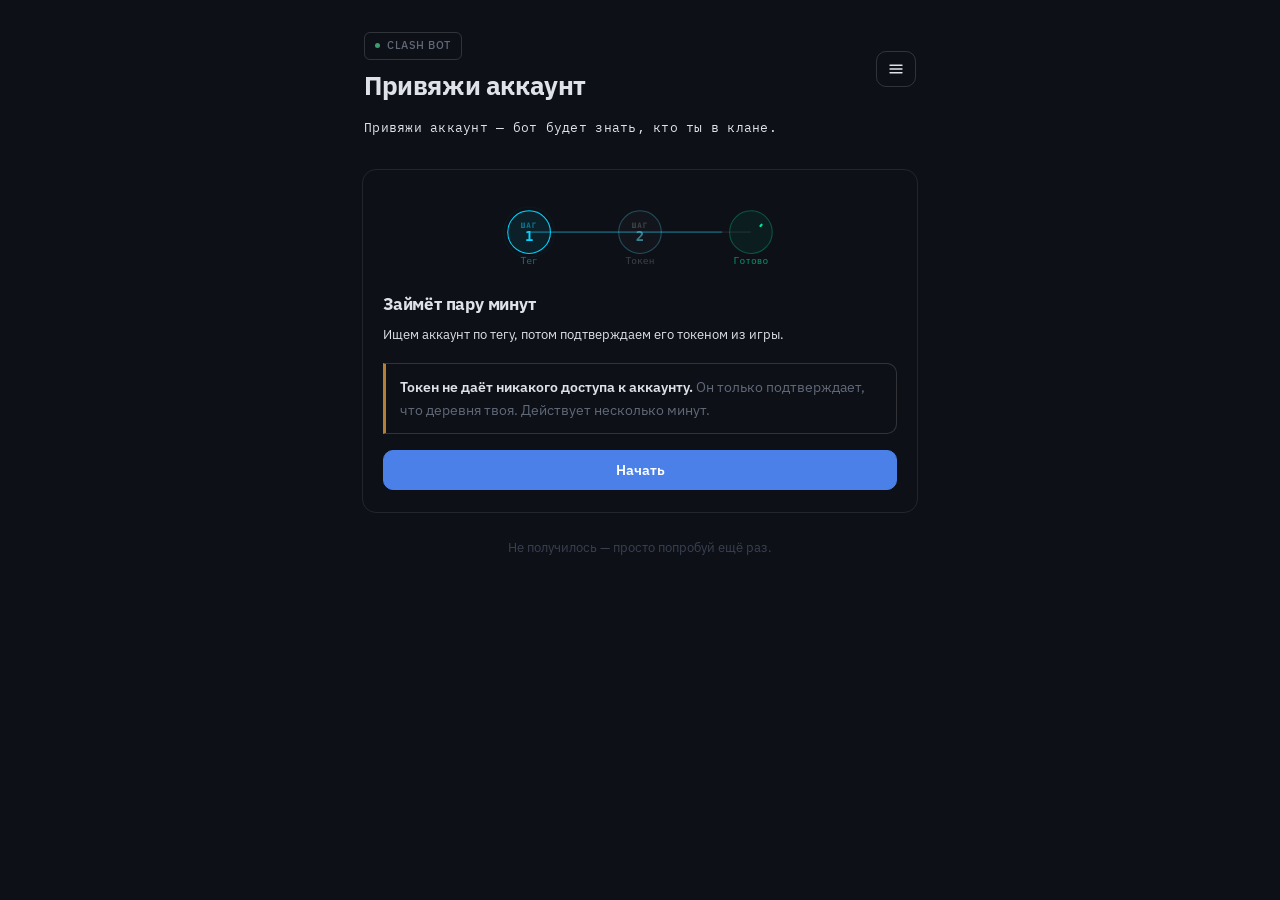
==== commit fe10952a: "Update index.html" ====
--- a/webapp/index.html
+++ b/webapp/index.html
@@ -10,7 +10,9 @@
 <body>
 <main class="app" id="app">
 
-  <!-- шапка -->
+  <!-- ══════════════════════════════════════════
+       ШАПКА
+  ══════════════════════════════════════════ -->
   <header class="header">
     <div class="topbar">
       <div class="brand">
@@ -21,57 +23,76 @@
         <div class="brandTitle">Привяжи аккаунт</div>
       </div>
       <button class="iconBtn" id="btn-menu" aria-label="Меню">
-        <svg class="iconSvg" viewBox="0 0 24 24">
-          <rect x="4" y="7" width="16" height="1.6" rx=".8" fill="currentColor"/>
-          <rect x="4" y="11.2" width="16" height="1.6" rx=".8" fill="currentColor"/>
-          <rect x="4" y="15.4" width="16" height="1.6" rx=".8" fill="currentColor"/>
+        <svg class="iconSvg" viewBox="0 0 24 24" fill="none" stroke="currentColor" stroke-width="1.8" stroke-linecap="round">
+          <line x1="4" y1="7"  x2="20" y2="7"/>
+          <line x1="4" y1="12" x2="20" y2="12"/>
+          <line x1="4" y1="17" x2="20" y2="17"/>
         </svg>
       </button>
     </div>
-    <p style="margin-top:10px;font-size:13.5px;color:var(--muted)">
+    <p style="margin-top:12px;font-size:13px;color:var(--text-3);font-family:var(--mono);letter-spacing:0.02em;">
       Привяжи аккаунт — бот будет знать, кто ты в клане.
     </p>
   </header>
 
-  <!-- сайдбар -->
+  <!-- ══════════════════════════════════════════
+       САЙДБАР
+  ══════════════════════════════════════════ -->
   <aside class="sidebar hidden" id="drawer" aria-hidden="true">
     <div class="sidebarPanel" role="dialog" aria-modal="true" aria-label="Меню">
+
       <div class="sidebarHeader">
         <div class="sidebarTitle">Меню</div>
         <button class="iconBtn small" id="drawer-close" aria-label="Закрыть">
-          <svg class="iconSvg" viewBox="0 0 24 24">
-            <path d="M5 5l14 14M19 5 5 19" stroke="currentColor" stroke-width="1.8" stroke-linecap="round" fill="none"/>
+          <svg class="iconSvg" viewBox="0 0 24 24" fill="none" stroke="currentColor" stroke-width="1.8" stroke-linecap="round">
+            <path d="M5 5l14 14M19 5 5 19"/>
           </svg>
         </button>
       </div>
+
       <nav class="sidebarBody">
         <button class="navBtn" id="drawer-me">
           <span class="navIcon">
-            <svg viewBox="0 0 24 24"><circle cx="12" cy="8" r="4" fill="none" stroke="currentColor" stroke-width="1.6"/><path d="M4 20c0-4 3.6-7 8-7s8 3 8 7" fill="none" stroke="currentColor" stroke-width="1.6" stroke-linecap="round"/></svg>
+            <svg viewBox="0 0 24 24">
+              <circle cx="12" cy="8" r="4"/>
+              <path d="M4 20c0-4 3.6-7 8-7s8 3 8 7"/>
+            </svg>
           </span>
           Текущая привязка
         </button>
+
         <button class="navBtn" id="drawer-change">
           <span class="navIcon">
-            <svg viewBox="0 0 24 24"><path d="M4 12h16M15 6l6 6-6 6" fill="none" stroke="currentColor" stroke-width="1.6" stroke-linecap="round" stroke-linejoin="round"/></svg>
+            <svg viewBox="0 0 24 24">
+              <path d="M4 12h16M15 6l6 6-6 6"/>
+            </svg>
           </span>
           Сменить аккаунт
         </button>
+
         <button class="navBtn danger" id="drawer-unlink">
           <span class="navIcon">
-            <svg viewBox="0 0 24 24"><polyline points="3 6 5 6 21 6" fill="none" stroke="currentColor" stroke-width="1.6" stroke-linecap="round"/><path d="M19 6l-1 14H6L5 6" fill="none" stroke="currentColor" stroke-width="1.6" stroke-linecap="round" stroke-linejoin="round"/><path d="M10 11v6M14 11v6" stroke="currentColor" stroke-width="1.6" stroke-linecap="round"/></svg>
+            <svg viewBox="0 0 24 24">
+              <polyline points="3 6 5 6 21 6"/>
+              <path d="M19 6l-1 14H6L5 6"/>
+              <path d="M10 11v6M14 11v6"/>
+            </svg>
           </span>
           Удалить привязку
         </button>
       </nav>
+
       <div class="sidebarFooter">
         Токен живёт пару минут. Если не успел — просто запроси новый в игре.
       </div>
     </div>
   </aside>
+
   <div class="backdrop hidden" id="backdrop"></div>
 
-  <!-- лоадер -->
+  <!-- ══════════════════════════════════════════
+       ЛОАДЕР
+  ══════════════════════════════════════════ -->
   <div class="loading hidden" id="loading" aria-live="polite" aria-busy="true">
     <div class="loadingCard">
       <div class="loadingIcon">
@@ -86,67 +107,77 @@
     </div>
   </div>
 
-  <!-- шаг 1 — вводная -->
+  <!-- ══════════════════════════════════════════
+       ШАГ 1 — ВВОДНАЯ
+  ══════════════════════════════════════════ -->
   <section class="card" id="step-intro">
 
-    <!-- живая SVG-иллюстрация: цепочка шагов -->
-    <svg class="intro-svg" viewBox="0 0 320 90" fill="none" xmlns="http://www.w3.org/2000/svg" aria-hidden="true">
-
-      <!-- трек-линия -->
-      <line x1="60" y1="45" x2="260" y2="45" stroke="rgba(255,255,255,.08)" stroke-width="1.5"/>
-
-      <!-- заполнение трека (анимация) -->
-      <line x1="60" y1="45" x2="260" y2="45"
-            stroke="var(--blue)" stroke-width="1.5" stroke-opacity=".35"
-            stroke-dasharray="200" stroke-dashoffset="200">
-        <animate attributeName="stroke-dashoffset" values="200;0" dur="1.6s" begin=".4s" fill="freeze" calcMode="spline" keySplines="0.4 0 0.2 1"/>
+    <!-- SVG иллюстрация — цепочка шагов -->
+    <svg class="intro-svg" viewBox="0 0 300 72" fill="none" xmlns="http://www.w3.org/2000/svg" aria-hidden="true">
+
+      <!-- трек -->
+      <line x1="46" y1="32" x2="254" y2="32" stroke="rgba(255,255,255,0.06)" stroke-width="1.5"/>
+
+      <!-- заполнение (анимация) -->
+      <line x1="46" y1="32" x2="254" y2="32"
+            stroke="#00d4ff" stroke-width="1.5" stroke-opacity="0.3"
+            stroke-dasharray="208" stroke-dashoffset="208">
+        <animate attributeName="stroke-dashoffset" values="208;0" dur="1.8s" begin="0.3s" fill="freeze" calcMode="spline" keySplines="0.4 0 0.2 1"/>
       </line>
 
-      <!-- шаг 1: тег -->
-      <circle cx="60" cy="45" r="20" stroke="var(--blue)" stroke-width="1.2" fill="rgba(74,128,232,.08)"/>
-      <text x="60" y="41" text-anchor="middle" fill="var(--muted)" font-size="8" font-family="IBM Plex Sans,sans-serif" font-weight="500">ШАГ</text>
-      <text x="60" y="55" text-anchor="middle" fill="var(--blue)" font-size="14" font-family="IBM Plex Sans,sans-serif" font-weight="700">1</text>
-
-      <!-- шаг 2: токен -->
-      <circle cx="160" cy="45" r="20" stroke="rgba(255,255,255,.1)" stroke-width="1.2" fill="rgba(255,255,255,.02)">
-        <animate attributeName="stroke" values="rgba(255,255,255,.1);var(--blue);rgba(255,255,255,.1)" dur="2.4s" begin=".8s" repeatCount="indefinite"/>
+      <!-- ШАГ 1 -->
+      <circle cx="46" cy="32" r="20" fill="rgba(0,212,255,0.08)" stroke="#00d4ff" stroke-width="1"/>
+      <circle cx="46" cy="32" r="20" fill="none" stroke="#00d4ff" stroke-width="1" stroke-opacity="0.5">
+        <animate attributeName="r" values="20;24;20" dur="3s" repeatCount="indefinite"/>
+        <animate attributeName="stroke-opacity" values="0.5;0;0.5" dur="3s" repeatCount="indefinite"/>
       </circle>
-      <text x="160" y="41" text-anchor="middle" fill="var(--muted)" font-size="8" font-family="IBM Plex Sans,sans-serif" font-weight="500">ШАГ</text>
-      <text x="160" y="55" text-anchor="middle" fill="var(--muted)" font-size="14" font-family="IBM Plex Sans,sans-serif" font-weight="700">
+      <text x="46" y="28" text-anchor="middle" fill="rgba(0,212,255,0.5)" font-size="7" font-family="Space Mono,monospace" font-weight="700" letter-spacing="1">ШАГ</text>
+      <text x="46" y="40" text-anchor="middle" fill="#00d4ff" font-size="13" font-family="Space Mono,monospace" font-weight="700">1</text>
+
+      <!-- ШАГ 2 -->
+      <circle cx="150" cy="32" r="20" fill="rgba(255,255,255,0.02)" stroke="rgba(255,255,255,0.1)" stroke-width="1">
+        <animate attributeName="stroke" values="rgba(255,255,255,0.08);rgba(0,212,255,0.4);rgba(255,255,255,0.08)" dur="2.4s" begin="0.6s" repeatCount="indefinite"/>
+      </circle>
+      <text x="150" y="28" text-anchor="middle" fill="rgba(255,255,255,0.2)" font-size="7" font-family="Space Mono,monospace" font-weight="700" letter-spacing="1">ШАГ</text>
+      <text x="150" y="40" text-anchor="middle" fill="rgba(255,255,255,0.2)" font-size="13" font-family="Space Mono,monospace" font-weight="700">
         2
-        <animate attributeName="fill" values="var(--muted);var(--blue);var(--muted)" dur="2.4s" begin=".8s" repeatCount="indefinite"/>
+        <animate attributeName="fill" values="rgba(255,255,255,0.2);rgba(0,212,255,0.7);rgba(255,255,255,0.2)" dur="2.4s" begin="0.6s" repeatCount="indefinite"/>
       </text>
 
-      <!-- шаг 3: готово — галочка -->
-      <circle cx="260" cy="45" r="20" stroke="rgba(58,158,111,.4)" stroke-width="1.2" fill="rgba(58,158,111,.06)"/>
-      <path d="M251 45.5l5.5 5.5 12-13"
-            stroke="var(--green)" stroke-width="2" stroke-linecap="round" stroke-linejoin="round"
+      <!-- ШАГ 3 — галочка -->
+      <circle cx="254" cy="32" r="20" fill="rgba(0,229,160,0.06)" stroke="rgba(0,229,160,0.3)" stroke-width="1"/>
+      <path d="M245 33l6 6 13-14"
+            stroke="#00e5a0" stroke-width="2" stroke-linecap="round" stroke-linejoin="round"
             stroke-dasharray="26" stroke-dashoffset="26">
-        <animate attributeName="stroke-dashoffset" values="26;0" dur=".5s" begin="1.8s" fill="freeze" calcMode="spline" keySplines="0.4 0 0.2 1"/>
+        <animate attributeName="stroke-dashoffset" values="26;0" dur="0.45s" begin="1.7s" fill="freeze" calcMode="spline" keySplines="0.4 0 0.2 1"/>
       </path>
 
       <!-- подписи -->
-      <text x="60"  y="75" text-anchor="middle" fill="var(--muted)" font-size="9" font-family="IBM Plex Sans,sans-serif">Тег</text>
-      <text x="160" y="75" text-anchor="middle" fill="var(--muted)" font-size="9" font-family="IBM Plex Sans,sans-serif">Токен</text>
-      <text x="260" y="75" text-anchor="middle" fill="var(--green)" font-size="9" font-family="IBM Plex Sans,sans-serif">Готово</text>
+      <text x="46"  y="62" text-anchor="middle" fill="rgba(0,212,255,0.5)" font-size="9" font-family="Space Mono,monospace">Тег</text>
+      <text x="150" y="62" text-anchor="middle" fill="rgba(255,255,255,0.2)" font-size="9" font-family="Space Mono,monospace">Токен</text>
+      <text x="254" y="62" text-anchor="middle" fill="rgba(0,229,160,0.6)" font-size="9" font-family="Space Mono,monospace">Готово</text>
     </svg>
 
-    <h2>Всё займёт пару минут</h2>
-    <p style="color:var(--muted);font-size:14px;margin-top:4px;">
-      Сначала ищем твой аккаунт по тегу, потом подтверждаем его токеном из игры.
+    <h2>Займёт пару минут</h2>
+    <p style="color:var(--text-2);font-size:13px;margin-top:6px;line-height:1.65;">
+      Ищем аккаунт по тегу, потом подтверждаем его токеном из игры.
     </p>
 
-    <div class="info-box" style="margin-top:16px;">
+    <div class="info-box" style="margin-top:18px;">
       <b>Токен не даёт никакого доступа к аккаунту.</b> Он только подтверждает, что деревня твоя. Действует несколько минут.
     </div>
 
     <div class="row">
       <button class="btn primary full" id="btn-start">Начать</button>
     </div>
-  </section>
-
-  <!-- шаг: ввод тега -->
+
+  </section>
+
+  <!-- ══════════════════════════════════════════
+       ШАГ — ВВОД ТЕГА
+  ══════════════════════════════════════════ -->
   <section class="card hidden" id="step-tag">
+
     <div class="steps">
       <div class="step-item active">
         <div class="step-num">1</div>
@@ -165,19 +196,23 @@
     </div>
 
     <h2>Тег деревни</h2>
-    <p class="tiny" id="tg-user-line" style="color:var(--muted);margin-bottom:2px;"></p>
-
-    <label class="field-label" for="tag-input">Тег</label>
+    <p class="tiny" id="tg-user-line" style="color:var(--text-3);margin-top:2px;"></p>
+
+    <label class="field-label" for="tag-input">Тег игрока</label>
     <div class="input-row">
       <input id="tag-input" class="input" inputmode="text" autocomplete="off" placeholder="#QV8CUPJ92"/>
       <button class="btn primary" id="btn-lookup">Найти</button>
     </div>
     <p class="hint">Можно с решёткой или без. Пример: <code>QV8CUPJ92</code></p>
     <div class="status" id="status-tag"></div>
-  </section>
-
-  <!-- шаг: подтверждение игрока -->
+
+  </section>
+
+  <!-- ══════════════════════════════════════════
+       ШАГ — ПОДТВЕРЖДЕНИЕ ИГРОКА
+  ══════════════════════════════════════════ -->
   <section class="card hidden" id="step-confirm">
+
     <div class="steps">
       <div class="step-item done">
         <div class="step-num">1</div>
@@ -196,15 +231,19 @@
     </div>
 
     <h2>Это твой аккаунт?</h2>
-    <div id="player-card" style="margin-top:10px;"></div>
+    <div id="player-card"></div>
     <div class="row">
       <button class="btn primary" id="btn-yes">Да, это я</button>
       <button class="btn secondary" id="btn-no">Другой тег</button>
     </div>
-  </section>
-
-  <!-- шаг: токен -->
+
+  </section>
+
+  <!-- ══════════════════════════════════════════
+       ШАГ — ТОКЕН
+  ══════════════════════════════════════════ -->
   <section class="card hidden" id="step-token">
+
     <div class="steps">
       <div class="step-item done">
         <div class="step-num">1</div>
@@ -236,14 +275,18 @@
       <button class="btn primary" id="btn-verify">Проверить</button>
     </div>
     <div class="status" id="status-token"></div>
-  </section>
-
-  <!-- шаг: готово -->
+
+  </section>
+
+  <!-- ══════════════════════════════════════════
+       ШАГ — ГОТОВО
+  ══════════════════════════════════════════ -->
   <section class="card hidden" id="step-done">
+
     <div class="done-header">
       <div class="done-title">
         <h2>Готово</h2>
-        <div class="tiny" style="margin-top:3px;">Аккаунт привязан</div>
+        <div class="tiny">Аккаунт привязан</div>
       </div>
       <div class="success-mark" aria-hidden="true">
         <svg width="28" height="28" viewBox="0 0 28 28">
@@ -252,7 +295,7 @@
       </div>
     </div>
 
-    <p id="done-text" style="font-size:13.5px;color:var(--muted);"></p>
+    <p id="done-text" style="font-size:13px;color:var(--text-2);line-height:1.65;"></p>
 
     <div class="dashboard">
       <div class="dash-card">
@@ -271,6 +314,7 @@
     <div class="row">
       <button class="btn primary full" id="btn-close">Закрыть</button>
     </div>
+
   </section>
 
   <footer class="footer">
--- a/webapp/style.css
+++ b/webapp/style.css
@@ -1,291 +1,537 @@
-:root{
-  --bg:#0f1115;
-  --card:#161a20;
-  --text:#e9edf3;
-  --muted:#a7b0bf;
-  --border:rgba(255,255,255,.10);
-  --primary:#3b82f6;
-  --danger:#ef4444;
-  --ok:#22c55e;
-  --warn:#f59e0b;
-  --shadow:0 10px 30px rgba(0,0,0,.35);
-  --radius:16px;
-  --radius2:12px;
-  --mono:ui-monospace, SFMono-Regular, Menlo, Monaco, Consolas, "Liberation Mono","Courier New", monospace;
-  --sans:system-ui, -apple-system, Segoe UI, Roboto, Inter, Arial, sans-serif;
-}
-
-*{box-sizing:border-box}
-html,body{height:100%}
-body{
-  margin:0;
-  font-family:var(--sans);
-  color:var(--text);
-  background:var(--bg);
-}
-
-.app{
-  max-width:720px;
-  margin:0 auto;
-  padding:20px 16px 28px;
-}
-
-.header{
-  padding:10px 6px 8px;
-}
-.topbar{
-  display:flex;
-  align-items:center;
-  justify-content:space-between;
-  gap:10px;
-}
-.iconBtn{
-  border:1px solid var(--border);
-  background:rgba(255,255,255,.05);
-  color:var(--text);
-  width:42px;
-  height:34px;
-  border-radius:12px;
-  cursor:pointer;
-  font-size:22px;
-  line-height:0;
-  display:flex;
-  align-items:center;
-  justify-content:center;
-}
-.iconBtn:hover{background:rgba(255,255,255,.08); border-color:rgba(255,255,255,.16)}
-.iconBtn:active{transform:translateY(1px)}
-.iconSvg{
-  width:22px;
-  height:22px;
-  fill:rgba(233,237,243,.92);
-}
-.badge{
-  display:inline-block;
-  padding:7px 10px;
-  border:1px solid var(--border);
-  border-radius:999px;
-  background:rgba(255,255,255,.04);
-  color:var(--muted);
-  font-size:12px;
-  letter-spacing:.2px;
-}
-.header h1{
-  margin:10px 0 6px;
-  font-size:28px;
-  line-height:1.2;
-}
-.muted{color:var(--muted)}
-
-.card{
-  background:var(--card);
-  border:1px solid var(--border);
-  border-radius:var(--radius);
-  box-shadow:var(--shadow);
-  padding:16px;
-  margin:14px 0;
-}
-.card h2{
-  margin:0 0 10px;
-  font-size:18px;
-}
-.list{
-  margin:10px 0 0;
-  padding-left:18px;
-}
-.list li{margin:8px 0}
-
-code{
-  font-family:var(--mono);
-  font-size:.95em;
-  padding:2px 6px;
-  border:1px solid var(--border);
-  border-radius:10px;
-  background:rgba(0,0,0,.22);
-  color:#dbe7ff;
-}
-
-.note{
-  margin-top:12px;
-  padding:12px 12px;
-  border-radius:var(--radius2);
-  border:1px solid rgba(59,130,246,.28);
-  background:rgba(59,130,246,.10);
-}
-
-.row{
-  display:flex;
-  gap:10px;
-  margin-top:14px;
-  flex-wrap:wrap;
-}
-
-.btn{
-  border:1px solid var(--border);
-  background:rgba(255,255,255,.05);
-  color:var(--text);
-  padding:10px 14px;
-  border-radius:14px;
-  cursor:pointer;
-  font-weight:600;
-  transition:transform .05s ease, background .15s ease, border-color .15s ease;
-}
-.btn:hover{background:rgba(255,255,255,.08); border-color:rgba(255,255,255,.16)}
-.btn:active{transform:translateY(1px)}
-.btn.primary{
-  background:rgba(59,130,246,.20);
-  border-color:rgba(59,130,246,.40);
-}
-.btn.primary:hover{background:rgba(59,130,246,.26)}
-.btn.danger{
-  background:rgba(239,68,68,.14);
-  border-color:rgba(239,68,68,.35);
-}
-.btn.danger:hover{background:rgba(239,68,68,.20)}
-
-.label{
-  display:block;
-  margin:8px 0 6px;
-  font-weight:700;
-}
-.inputRow{display:flex; gap:10px; align-items:center}
-.input{
-  flex:1;
-  min-width:0;
-  border:1px solid var(--border);
-  background:rgba(0,0,0,.20);
-  color:var(--text);
-  padding:12px 12px;
-  border-radius:14px;
-  outline:none;
-  font-family:var(--mono);
-  font-size:14px;
-}
-.input:focus{border-color:rgba(59,130,246,.55)}
-.hint{margin:8px 0 0; font-size:12.5px; color:var(--muted)}
-
-.status{
-  margin-top:12px;
-  padding:12px 12px;
-  border-radius:14px;
-  border:1px solid var(--border);
-  background:rgba(0,0,0,.18);
-  min-height:44px;
-  display:flex;
-  align-items:center;
-  gap:10px;
-}
-.pill{
-  display:inline-flex;
-  align-items:center;
-  gap:8px;
-  padding:6px 10px;
-  border-radius:999px;
-  border:1px solid var(--border);
-  background:rgba(255,255,255,.04);
-  font-size:12px;
-  color:var(--muted);
-}
-.pillIcon{
-  width:14px;
-  height:14px;
-  display:inline-flex;
-  align-items:center;
-  justify-content:center;
-}
-.pillIcon svg{width:14px; height:14px; fill:currentColor}
-.pill.info{color:var(--muted)}
-.pill.ok{color:rgba(34,197,94,.95)}
-.pill.bad{color:rgba(239,68,68,.95)}
-.spin{animation:spin 1s linear infinite}
-.pulse{animation:pulse 1.2s ease-in-out infinite}
-
-@keyframes spin{
-  from{transform:rotate(0deg)}
-  to{transform:rotate(360deg)}
-}
-@keyframes pulse{
-  0%{opacity:.55}
-  50%{opacity:1}
-  100%{opacity:.55}
-}
-
-.playerCard{
-  background:rgba(0,0,0,.18);
-  border:1px solid var(--border);
-  border-radius:var(--radius2);
-  padding:12px;
-}
-.playerLine{
-  display:flex;
-  justify-content:space-between;
-  gap:10px;
-  padding:6px 0;
-  border-bottom:1px dashed rgba(255,255,255,.06);
-}
-.playerLine:last-child{border-bottom:none}
-.playerKey{color:var(--muted)}
-.playerVal{font-weight:700}
-
-.hidden{display:none!important}
-
-.footer{
-  margin-top:14px;
-  text-align:center;
-  font-size:12px;
-  opacity:.9;
-}
-
-.drawer{
-  position:fixed;
-  inset:0;
-  z-index:50;
-  display:flex;
-  align-items:flex-end;
-  justify-content:center;
-  pointer-events:none;
-}
-.drawerCard{
-  width:min(720px, calc(100% - 24px));
-  margin:0 12px 12px;
-  border:1px solid var(--border);
-  background:var(--card);
-  border-radius:18px;
-  box-shadow:var(--shadow);
-  pointer-events:auto;
-  overflow:hidden;
-}
-.drawerTitle{
-  padding:14px 14px 10px;
-  font-weight:800;
-  border-bottom:1px solid rgba(255,255,255,.06);
-}
-.drawerBody{
-  padding:10px;
-  display:flex;
-  flex-direction:column;
-  gap:8px;
-}
-.drawerBtn{
-  text-align:left;
-  border:1px solid var(--border);
-  background:rgba(255,255,255,.05);
-  color:var(--text);
-  padding:12px 12px;
-  border-radius:14px;
-  cursor:pointer;
-  font-weight:700;
-}
-.drawerBtn:hover{background:rgba(255,255,255,.08)}
-.drawerBtn.danger{
-  background:rgba(239,68,68,.14);
-  border-color:rgba(239,68,68,.35);
-}
-.drawerBtn.danger:hover{background:rgba(239,68,68,.20)}
-
-.backdrop{
-  position:fixed;
-  inset:0;
-  z-index:40;
-  background:rgba(0,0,0,.55);
-}
+@import url('https://fonts.googleapis.com/css2?family=IBM+Plex+Sans:wght@400;500;600;700&family=IBM+Plex+Mono:wght@400;500&display=swap');
+
+/* ── Переменные ───────────────────────────── */
+:root {
+  --bg:      #0D1017;
+  --line:    rgba(255, 255, 255, 0.09);
+  --line2:   rgba(255, 255, 255, 0.15);
+  --text:    #DFE2E8;
+  --muted:   #616978;
+  --dim:     #3A4050;
+
+  --blue:    #4A80E8;
+  --blue-bg: rgba(74, 128, 232, 0.1);
+  --green:   #3A9E6F;
+  --green-bg:rgba(58, 158, 111, 0.1);
+  --red:     #C44040;
+  --red-bg:  rgba(196, 64, 64, 0.1);
+  --amber:   #B87D35;
+
+  --r:  14px;
+  --r2: 10px;
+  --sans: "IBM Plex Sans", system-ui, sans-serif;
+  --mono: "IBM Plex Mono", monospace;
+}
+
+/* ── Сброс ────────────────────────────────── */
+*, *::before, *::after { box-sizing: border-box; margin: 0; padding: 0 }
+html, body { height: 100% }
+
+body {
+  font-family: var(--sans);
+  font-size: 15px;
+  line-height: 1.6;
+  color: var(--text);
+  background: var(--bg);
+  -webkit-font-smoothing: antialiased;
+}
+
+/* ── Обёртка ──────────────────────────────── */
+.app {
+  max-width: 600px;
+  margin: 0 auto;
+  padding: 18px 16px 44px;
+}
+
+/* ── Шапка ────────────────────────────────── */
+.header { padding: 6px 2px 20px }
+
+.topbar {
+  display: flex;
+  align-items: center;
+  justify-content: space-between;
+  gap: 12px;
+}
+
+.brand { display: flex; flex-direction: column; gap: 5px }
+
+.badge {
+  display: inline-flex;
+  align-items: center;
+  gap: 7px;
+  width: fit-content;
+  padding: 4px 10px;
+  border: 1px solid var(--line2);
+  border-radius: 6px;
+  color: var(--muted);
+  font-size: 11px;
+  font-weight: 500;
+  letter-spacing: .5px;
+  text-transform: uppercase;
+}
+
+.badge-dot {
+  width: 5px; height: 5px;
+  border-radius: 50%;
+  background: var(--green);
+  animation: dot-blink 2.8s ease infinite;
+}
+@keyframes dot-blink {
+  0%, 80%, 100% { opacity: 1 }
+  40%           { opacity: .25 }
+}
+
+.brandTitle {
+  font-size: 24px;
+  font-weight: 700;
+  letter-spacing: -.4px;
+  color: var(--text);
+}
+
+/* ── Кнопка-иконка ────────────────────────── */
+.iconBtn {
+  background: transparent;
+  border: 1px solid var(--line2);
+  color: var(--text);
+  width: 40px; height: 36px;
+  border-radius: var(--r2);
+  cursor: pointer;
+  display: flex; align-items: center; justify-content: center;
+  transition: border-color .15s, background .15s, transform .08s;
+}
+.iconBtn.small { width: 34px; height: 32px }
+.iconBtn:hover  { background: rgba(255,255,255,.05); border-color: var(--line2) }
+.iconBtn:active { transform: translateY(1px) }
+.iconSvg { width: 18px; height: 18px; fill: var(--muted) }
+
+/* ── Карточки — только граница, нет фона ──── */
+.card {
+  border: 1px solid var(--line);
+  border-radius: var(--r);
+  padding: 22px 20px;
+  margin: 10px 0;
+  animation: appear .2s ease both;
+}
+@keyframes appear {
+  from { opacity: 0; transform: translateY(6px) }
+  to   { opacity: 1; transform: translateY(0) }
+}
+
+.card h2 {
+  font-size: 17px;
+  font-weight: 700;
+  letter-spacing: -.2px;
+  margin-bottom: 6px;
+}
+
+/* ── Прогресс ─────────────────────────────── */
+.steps {
+  display: flex;
+  align-items: center;
+  gap: 0;
+  margin-bottom: 20px;
+}
+.step-item {
+  display: flex;
+  align-items: center;
+  gap: 8px;
+  font-size: 12px;
+  font-weight: 500;
+  color: var(--dim);
+  transition: color .2s;
+}
+.step-item.active { color: var(--text) }
+.step-item.done   { color: var(--green) }
+
+.step-num {
+  width: 24px; height: 24px;
+  border-radius: 50%;
+  border: 1px solid var(--dim);
+  display: flex; align-items: center; justify-content: center;
+  font-size: 11px; font-weight: 600;
+  flex-shrink: 0;
+  transition: border-color .2s, background .2s, color .2s;
+}
+.step-item.active .step-num {
+  border-color: var(--blue);
+  color: var(--blue);
+}
+.step-item.done .step-num {
+  border-color: var(--green);
+  background: var(--green-bg);
+  color: var(--green);
+}
+
+.step-sep {
+  flex: 1;
+  height: 1px;
+  background: var(--line);
+  margin: 0 8px;
+}
+.step-sep.done { background: var(--green); opacity: .4 }
+
+/* ── Инфо-блок ────────────────────────────── */
+.info-box {
+  margin: 14px 0;
+  padding: 12px 14px;
+  border: 1px solid var(--line2);
+  border-left: 3px solid var(--amber);
+  border-radius: 0 var(--r2) var(--r2) 0;
+  font-size: 13.5px;
+  color: var(--muted);
+  line-height: 1.65;
+}
+.info-box b { color: var(--text); font-weight: 600 }
+
+code {
+  font-family: var(--mono);
+  font-size: .87em;
+  padding: 1px 6px;
+  border: 1px solid var(--line2);
+  border-radius: 5px;
+  color: #A8C4FF;
+}
+
+/* ── Строки ───────────────────────────────── */
+.row { display: flex; gap: 10px; margin-top: 16px; flex-wrap: wrap }
+
+/* ── Кнопки ───────────────────────────────── */
+.btn {
+  border: 1px solid var(--line2);
+  background: transparent;
+  color: var(--text);
+  padding: 10px 18px;
+  border-radius: var(--r2);
+  cursor: pointer;
+  font-family: var(--sans);
+  font-weight: 600;
+  font-size: 14px;
+  transition: background .12s, border-color .12s, transform .07s;
+}
+.btn:hover  { background: rgba(255,255,255,.05); border-color: var(--line2) }
+.btn:active { transform: translateY(1px) }
+
+.btn.primary {
+  background: var(--blue);
+  border-color: var(--blue);
+  color: #fff;
+}
+.btn.primary:hover {
+  background: #3A6ED8;
+  border-color: #3A6ED8;
+}
+
+.btn.secondary {
+  border-color: var(--line2);
+}
+
+.btn.danger {
+  background: var(--red-bg);
+  border-color: rgba(196,64,64,.3);
+  color: #E07070;
+}
+.btn.danger:hover {
+  background: rgba(196,64,64,.18);
+  border-color: rgba(196,64,64,.5);
+}
+
+.btn.full { width: 100% }
+
+.btn:focus-visible,
+.iconBtn:focus-visible,
+.input:focus-visible,
+.navBtn:focus-visible {
+  outline: 2px solid var(--blue);
+  outline-offset: 2px;
+}
+
+/* ── Поля ─────────────────────────────────── */
+.field-label {
+  display: block;
+  margin: 14px 0 6px;
+  font-size: 13px;
+  font-weight: 600;
+  color: var(--muted);
+}
+
+.input-row { display: flex; gap: 10px; align-items: center }
+
+.input {
+  flex: 1; min-width: 0;
+  background: transparent;
+  border: 1px solid var(--line2);
+  color: var(--text);
+  padding: 11px 14px;
+  border-radius: var(--r2);
+  outline: none;
+  font-family: var(--mono);
+  font-size: 14px;
+  transition: border-color .15s;
+}
+.input::placeholder { color: var(--dim) }
+.input:focus { border-color: var(--blue) }
+
+.hint { margin: 7px 0 0; font-size: 12.5px; color: var(--muted) }
+
+/* ── Статус ───────────────────────────────── */
+.status {
+  margin-top: 12px;
+  padding: 11px 14px;
+  border: 1px solid var(--line);
+  border-radius: var(--r2);
+  min-height: 44px;
+  display: flex; align-items: center; gap: 10px;
+  font-size: 13.5px;
+  line-height: 1.5;
+  animation: appear .18s ease;
+}
+
+.pill {
+  flex-shrink: 0;
+  display: inline-flex; align-items: center; gap: 6px;
+  padding: 3px 9px;
+  border-radius: 5px;
+  border: 1px solid var(--line2);
+  font-size: 11px;
+  font-weight: 600;
+  letter-spacing: .3px;
+  text-transform: uppercase;
+  white-space: nowrap;
+}
+.pillIcon { width: 11px; height: 11px; display: flex; align-items: center }
+.pillIcon svg { width: 11px; height: 11px; fill: currentColor }
+
+.pill.info  { color: var(--muted) }
+.pill.ok    { color: #52C995; background: var(--green-bg); border-color: rgba(58,158,111,.25) }
+.pill.bad   { color: #E07070; background: var(--red-bg);   border-color: rgba(196,64,64,.25) }
+
+.spin { animation: spin .85s linear infinite; transform-origin: center }
+@keyframes spin { to { transform: rotate(360deg) } }
+
+/* ── Карточка игрока ──────────────────────── */
+.playerCard {
+  border: 1px solid var(--line);
+  border-radius: var(--r2);
+  overflow: hidden;
+  margin-top: 4px;
+}
+.playerLine {
+  display: flex;
+  justify-content: space-between;
+  align-items: baseline;
+  gap: 10px;
+  padding: 9px 14px;
+  border-bottom: 1px solid var(--line);
+}
+.playerLine:last-child { border-bottom: none }
+.playerKey {
+  color: var(--muted);
+  font-size: 12px;
+  font-weight: 500;
+  text-transform: uppercase;
+  letter-spacing: .5px;
+  white-space: nowrap;
+}
+.playerVal { font-weight: 600; font-size: 14px; text-align: right }
+
+/* ── hidden ───────────────────────────────── */
+.hidden { display: none !important }
+
+/* ── Футер ────────────────────────────────── */
+.footer {
+  margin-top: 24px;
+  text-align: center;
+  font-size: 12.5px;
+  color: var(--dim);
+}
+
+/* ── Сайдбар ──────────────────────────────── */
+.sidebar { position: fixed; inset: 0; z-index: 60; pointer-events: none }
+
+.sidebarPanel {
+  position: absolute; top: 0; right: 0;
+  height: 100%; width: min(320px, 85vw);
+  background: var(--bg);
+  border-left: 1px solid var(--line2);
+  transform: translateX(110%);
+  transition: transform .2s cubic-bezier(.25, 1, .5, 1);
+  pointer-events: auto;
+  display: flex; flex-direction: column;
+}
+.sidebar:not(.hidden) .sidebarPanel { transform: translateX(0) }
+
+.sidebarHeader {
+  display: flex; align-items: center; justify-content: space-between;
+  padding: 16px 14px;
+  border-bottom: 1px solid var(--line);
+}
+.sidebarTitle { font-weight: 700; font-size: 15px }
+.sidebarBody  { padding: 12px; display: flex; flex-direction: column; gap: 6px; flex: 1 }
+.sidebarFooter {
+  padding: 12px 14px;
+  border-top: 1px solid var(--line);
+  font-size: 12px; color: var(--muted); line-height: 1.6;
+}
+
+.navBtn {
+  display: flex; align-items: center; gap: 12px;
+  text-align: left;
+  background: transparent;
+  border: 1px solid var(--line);
+  color: var(--text);
+  padding: 12px 13px;
+  border-radius: var(--r2);
+  cursor: pointer;
+  font-family: var(--sans);
+  font-size: 14px;
+  font-weight: 500;
+  transition: background .12s, border-color .12s, transform .07s;
+}
+.navBtn:hover  { background: rgba(255,255,255,.04); border-color: var(--line2) }
+.navBtn:active { transform: translateY(1px) }
+.navBtn.danger { color: #E07070 }
+.navBtn.danger:hover { background: var(--red-bg); border-color: rgba(196,64,64,.25) }
+
+.navIcon {
+  width: 30px; height: 30px; flex-shrink: 0;
+  border: 1px solid var(--line);
+  border-radius: 8px;
+  display: flex; align-items: center; justify-content: center;
+}
+.navIcon svg { width: 15px; height: 15px; fill: var(--muted) }
+.navBtn.danger .navIcon svg { fill: #E07070 }
+
+/* ── Подложка ─────────────────────────────── */
+.backdrop {
+  position: fixed; inset: 0; z-index: 40;
+  background: rgba(0, 0, 0, .65);
+  animation: fade-in .18s ease;
+}
+@keyframes fade-in { from { opacity: 0 } to { opacity: 1 } }
+
+/* ── Лоадер ───────────────────────────────── */
+.loading {
+  position: fixed; inset: 0; z-index: 80;
+  display: flex; align-items: center; justify-content: center; padding: 20px;
+  background: rgba(13, 16, 23, .82);
+  backdrop-filter: blur(3px);
+  -webkit-backdrop-filter: blur(3px);
+  animation: fade-in .15s ease;
+}
+.loadingCard {
+  width: min(380px, 100%);
+  border: 1px solid var(--line2);
+  border-radius: var(--r);
+  padding: 18px 16px;
+  display: flex; align-items: center; gap: 14px;
+  animation: appear .2s ease;
+}
+.loadingIcon {
+  width: 42px; height: 42px; flex-shrink: 0;
+  border: 1px solid var(--blue-bg);
+  border-radius: var(--r2);
+  display: flex; align-items: center; justify-content: center;
+}
+.loadingIcon svg { width: 20px; height: 20px }
+.loadingTitle { font-weight: 700; font-size: 14px; margin-bottom: 2px }
+.tiny { font-size: 12px; color: var(--muted) }
+
+/* ── Экран «готово» ───────────────────────── */
+.done-header {
+  display: flex; align-items: flex-start;
+  justify-content: space-between; gap: 12px;
+  margin-bottom: 12px;
+}
+.done-title h2  { font-size: 20px; font-weight: 700; letter-spacing: -.3px }
+.done-title .tiny { margin-top: 3px }
+
+.success-mark {
+  width: 48px; height: 48px; flex-shrink: 0;
+  border: 1px solid rgba(58,158,111,.25);
+  border-radius: var(--r2);
+  display: flex; align-items: center; justify-content: center;
+  background: var(--green-bg);
+}
+.success-mark svg { width: 28px; height: 28px }
+
+/* анимация галочки */
+.sm-check {
+  fill: none;
+  stroke: var(--green);
+  stroke-width: 2.5;
+  stroke-linecap: round;
+  stroke-linejoin: round;
+  stroke-dasharray: 36;
+  stroke-dashoffset: 36;
+  animation: draw-check .45s .1s ease forwards;
+}
+@keyframes draw-check { to { stroke-dashoffset: 0 } }
+
+/* SVG-прогресс в хедере лоадера */
+.loader-ring {
+  fill: none;
+  stroke: var(--blue);
+  stroke-width: 2;
+  stroke-linecap: round;
+  stroke-dasharray: 44;
+  stroke-dashoffset: 22;
+  animation: spin .85s linear infinite;
+  transform-origin: center;
+}
+
+/* ── Дашборд ──────────────────────────────── */
+.dashboard { display: grid; grid-template-columns: 1fr; gap: 10px; margin-top: 14px }
+.dash-card {
+  border: 1px solid var(--line);
+  border-radius: var(--r2);
+  padding: 14px;
+}
+.dash-title {
+  font-size: 11px;
+  font-weight: 700;
+  text-transform: uppercase;
+  letter-spacing: .7px;
+  color: var(--muted);
+  margin-bottom: 12px;
+}
+
+/* ── Шаги-инструкция (токен) ──────────────── */
+.how-to {
+  display: flex; flex-direction: column; gap: 2px;
+  margin: 12px 0 16px;
+  padding-left: 0;
+  list-style: none;
+  counter-reset: steps;
+}
+.how-to li {
+  display: flex; align-items: center; gap: 12px;
+  padding: 9px 12px;
+  border: 1px solid var(--line);
+  border-radius: 8px;
+  font-size: 13.5px;
+  counter-increment: steps;
+}
+.how-to li::before {
+  content: counter(steps);
+  width: 20px; height: 20px; flex-shrink: 0;
+  border-radius: 50%;
+  border: 1px solid var(--line2);
+  display: flex; align-items: center; justify-content: center;
+  font-size: 11px; font-weight: 700;
+  color: var(--blue);
+}
+
+/* ── SVG-иллюстрация ──────────────────────── */
+.intro-svg {
+  display: block;
+  margin: 6px auto 16px;
+  width: 100%; max-width: 320px;
+  height: auto;
+}
+
+/* ── Адаптив ──────────────────────────────── */
+@media (min-width: 600px) {
+  .app { padding: 26px 22px 48px }
+  .brandTitle { font-size: 26px }
+  .dashboard { grid-template-columns: 1.15fr .85fr }
+}
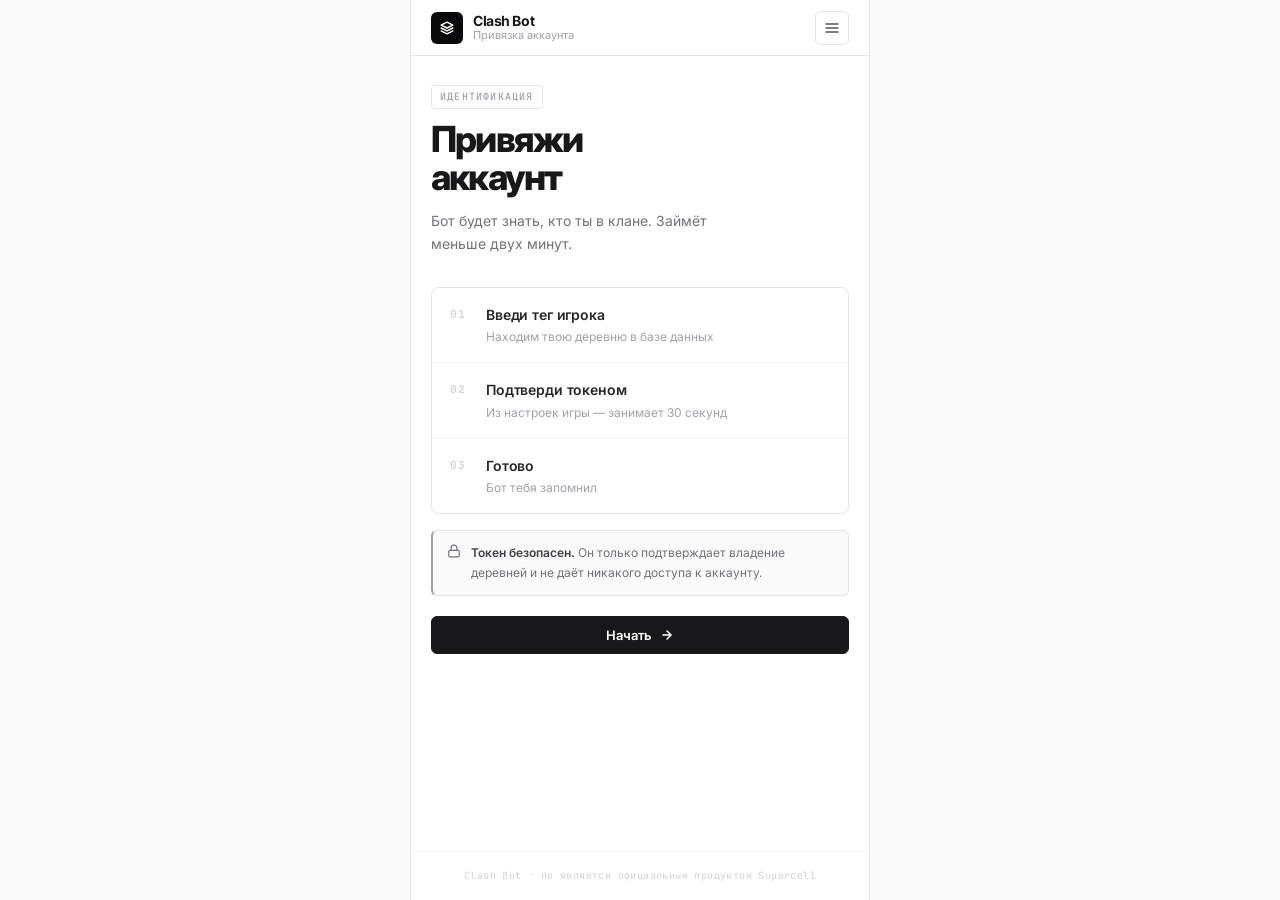
==== commit 52a6c9d3: "Add files via upload" ====
--- a/webapp/index.html
+++ b/webapp/index.html
@@ -1,327 +1,365 @@
-<!doctype html>
-<html lang="ru">
-<head>
-  <meta charset="utf-8"/>
-  <meta name="viewport" content="width=device-width,initial-scale=1,viewport-fit=cover"/>
-  <title>Clash Bot — привязка</title>
-  <link rel="stylesheet" href="/webapp/style.css"/>
-  <script src="https://telegram.org/js/telegram-web-app.js"></script>
-</head>
-<body>
-<main class="app" id="app">
-
-  <!-- ══════════════════════════════════════════
-       ШАПКА
-  ══════════════════════════════════════════ -->
-  <header class="header">
-    <div class="topbar">
-      <div class="brand">
-        <span class="badge">
-          <span class="badge-dot"></span>
-          Clash Bot
-        </span>
-        <div class="brandTitle">Привяжи аккаунт</div>
-      </div>
-      <button class="iconBtn" id="btn-menu" aria-label="Меню">
-        <svg class="iconSvg" viewBox="0 0 24 24" fill="none" stroke="currentColor" stroke-width="1.8" stroke-linecap="round">
-          <line x1="4" y1="7"  x2="20" y2="7"/>
-          <line x1="4" y1="12" x2="20" y2="12"/>
-          <line x1="4" y1="17" x2="20" y2="17"/>
-        </svg>
-      </button>
-    </div>
-    <p style="margin-top:12px;font-size:13px;color:var(--text-3);font-family:var(--mono);letter-spacing:0.02em;">
-      Привяжи аккаунт — бот будет знать, кто ты в клане.
-    </p>
-  </header>
-
-  <!-- ══════════════════════════════════════════
-       САЙДБАР
-  ══════════════════════════════════════════ -->
-  <aside class="sidebar hidden" id="drawer" aria-hidden="true">
-    <div class="sidebarPanel" role="dialog" aria-modal="true" aria-label="Меню">
-
-      <div class="sidebarHeader">
-        <div class="sidebarTitle">Меню</div>
-        <button class="iconBtn small" id="drawer-close" aria-label="Закрыть">
-          <svg class="iconSvg" viewBox="0 0 24 24" fill="none" stroke="currentColor" stroke-width="1.8" stroke-linecap="round">
-            <path d="M5 5l14 14M19 5 5 19"/>
-          </svg>
-        </button>
-      </div>
-
-      <nav class="sidebarBody">
-        <button class="navBtn" id="drawer-me">
-          <span class="navIcon">
-            <svg viewBox="0 0 24 24">
-              <circle cx="12" cy="8" r="4"/>
-              <path d="M4 20c0-4 3.6-7 8-7s8 3 8 7"/>
-            </svg>
-          </span>
-          Текущая привязка
-        </button>
-
-        <button class="navBtn" id="drawer-change">
-          <span class="navIcon">
-            <svg viewBox="0 0 24 24">
-              <path d="M4 12h16M15 6l6 6-6 6"/>
-            </svg>
-          </span>
-          Сменить аккаунт
-        </button>
-
-        <button class="navBtn danger" id="drawer-unlink">
-          <span class="navIcon">
-            <svg viewBox="0 0 24 24">
-              <polyline points="3 6 5 6 21 6"/>
-              <path d="M19 6l-1 14H6L5 6"/>
-              <path d="M10 11v6M14 11v6"/>
-            </svg>
-          </span>
-          Удалить привязку
-        </button>
-      </nav>
-
-      <div class="sidebarFooter">
-        Токен живёт пару минут. Если не успел — просто запроси новый в игре.
-      </div>
-    </div>
-  </aside>
-
-  <div class="backdrop hidden" id="backdrop"></div>
-
-  <!-- ══════════════════════════════════════════
-       ЛОАДЕР
-  ══════════════════════════════════════════ -->
-  <div class="loading hidden" id="loading" aria-live="polite" aria-busy="true">
-    <div class="loadingCard">
-      <div class="loadingIcon">
-        <svg width="20" height="20" viewBox="0 0 20 20">
-          <circle class="loader-ring" cx="10" cy="10" r="7" style="transform-origin:10px 10px"/>
-        </svg>
-      </div>
-      <div>
-        <div class="loadingTitle" id="loading-title">Загружаю…</div>
-        <div class="tiny" id="loading-text">Секунду.</div>
-      </div>
-    </div>
-  </div>
-
-  <!-- ══════════════════════════════════════════
-       ШАГ 1 — ВВОДНАЯ
-  ══════════════════════════════════════════ -->
-  <section class="card" id="step-intro">
-
-    <!-- SVG иллюстрация — цепочка шагов -->
-    <svg class="intro-svg" viewBox="0 0 300 72" fill="none" xmlns="http://www.w3.org/2000/svg" aria-hidden="true">
-
-      <!-- трек -->
-      <line x1="46" y1="32" x2="254" y2="32" stroke="rgba(255,255,255,0.06)" stroke-width="1.5"/>
-
-      <!-- заполнение (анимация) -->
-      <line x1="46" y1="32" x2="254" y2="32"
-            stroke="#00d4ff" stroke-width="1.5" stroke-opacity="0.3"
-            stroke-dasharray="208" stroke-dashoffset="208">
-        <animate attributeName="stroke-dashoffset" values="208;0" dur="1.8s" begin="0.3s" fill="freeze" calcMode="spline" keySplines="0.4 0 0.2 1"/>
-      </line>
-
-      <!-- ШАГ 1 -->
-      <circle cx="46" cy="32" r="20" fill="rgba(0,212,255,0.08)" stroke="#00d4ff" stroke-width="1"/>
-      <circle cx="46" cy="32" r="20" fill="none" stroke="#00d4ff" stroke-width="1" stroke-opacity="0.5">
-        <animate attributeName="r" values="20;24;20" dur="3s" repeatCount="indefinite"/>
-        <animate attributeName="stroke-opacity" values="0.5;0;0.5" dur="3s" repeatCount="indefinite"/>
-      </circle>
-      <text x="46" y="28" text-anchor="middle" fill="rgba(0,212,255,0.5)" font-size="7" font-family="Space Mono,monospace" font-weight="700" letter-spacing="1">ШАГ</text>
-      <text x="46" y="40" text-anchor="middle" fill="#00d4ff" font-size="13" font-family="Space Mono,monospace" font-weight="700">1</text>
-
-      <!-- ШАГ 2 -->
-      <circle cx="150" cy="32" r="20" fill="rgba(255,255,255,0.02)" stroke="rgba(255,255,255,0.1)" stroke-width="1">
-        <animate attributeName="stroke" values="rgba(255,255,255,0.08);rgba(0,212,255,0.4);rgba(255,255,255,0.08)" dur="2.4s" begin="0.6s" repeatCount="indefinite"/>
-      </circle>
-      <text x="150" y="28" text-anchor="middle" fill="rgba(255,255,255,0.2)" font-size="7" font-family="Space Mono,monospace" font-weight="700" letter-spacing="1">ШАГ</text>
-      <text x="150" y="40" text-anchor="middle" fill="rgba(255,255,255,0.2)" font-size="13" font-family="Space Mono,monospace" font-weight="700">
-        2
-        <animate attributeName="fill" values="rgba(255,255,255,0.2);rgba(0,212,255,0.7);rgba(255,255,255,0.2)" dur="2.4s" begin="0.6s" repeatCount="indefinite"/>
-      </text>
-
-      <!-- ШАГ 3 — галочка -->
-      <circle cx="254" cy="32" r="20" fill="rgba(0,229,160,0.06)" stroke="rgba(0,229,160,0.3)" stroke-width="1"/>
-      <path d="M245 33l6 6 13-14"
-            stroke="#00e5a0" stroke-width="2" stroke-linecap="round" stroke-linejoin="round"
-            stroke-dasharray="26" stroke-dashoffset="26">
-        <animate attributeName="stroke-dashoffset" values="26;0" dur="0.45s" begin="1.7s" fill="freeze" calcMode="spline" keySplines="0.4 0 0.2 1"/>
-      </path>
-
-      <!-- подписи -->
-      <text x="46"  y="62" text-anchor="middle" fill="rgba(0,212,255,0.5)" font-size="9" font-family="Space Mono,monospace">Тег</text>
-      <text x="150" y="62" text-anchor="middle" fill="rgba(255,255,255,0.2)" font-size="9" font-family="Space Mono,monospace">Токен</text>
-      <text x="254" y="62" text-anchor="middle" fill="rgba(0,229,160,0.6)" font-size="9" font-family="Space Mono,monospace">Готово</text>
-    </svg>
-
-    <h2>Займёт пару минут</h2>
-    <p style="color:var(--text-2);font-size:13px;margin-top:6px;line-height:1.65;">
-      Ищем аккаунт по тегу, потом подтверждаем его токеном из игры.
-    </p>
-
-    <div class="info-box" style="margin-top:18px;">
-      <b>Токен не даёт никакого доступа к аккаунту.</b> Он только подтверждает, что деревня твоя. Действует несколько минут.
-    </div>
-
-    <div class="row">
-      <button class="btn primary full" id="btn-start">Начать</button>
-    </div>
-
-  </section>
-
-  <!-- ══════════════════════════════════════════
-       ШАГ — ВВОД ТЕГА
-  ══════════════════════════════════════════ -->
-  <section class="card hidden" id="step-tag">
-
-    <div class="steps">
-      <div class="step-item active">
-        <div class="step-num">1</div>
-        Тег
-      </div>
-      <div class="step-sep"></div>
-      <div class="step-item">
-        <div class="step-num">2</div>
-        Токен
-      </div>
-      <div class="step-sep"></div>
-      <div class="step-item">
-        <div class="step-num">3</div>
-        Готово
-      </div>
-    </div>
-
-    <h2>Тег деревни</h2>
-    <p class="tiny" id="tg-user-line" style="color:var(--text-3);margin-top:2px;"></p>
-
-    <label class="field-label" for="tag-input">Тег игрока</label>
-    <div class="input-row">
-      <input id="tag-input" class="input" inputmode="text" autocomplete="off" placeholder="#QV8CUPJ92"/>
-      <button class="btn primary" id="btn-lookup">Найти</button>
-    </div>
-    <p class="hint">Можно с решёткой или без. Пример: <code>QV8CUPJ92</code></p>
-    <div class="status" id="status-tag"></div>
-
-  </section>
-
-  <!-- ══════════════════════════════════════════
-       ШАГ — ПОДТВЕРЖДЕНИЕ ИГРОКА
-  ══════════════════════════════════════════ -->
-  <section class="card hidden" id="step-confirm">
-
-    <div class="steps">
-      <div class="step-item done">
-        <div class="step-num">1</div>
-        Тег
-      </div>
-      <div class="step-sep done"></div>
-      <div class="step-item active">
-        <div class="step-num">2</div>
-        Проверка
-      </div>
-      <div class="step-sep"></div>
-      <div class="step-item">
-        <div class="step-num">3</div>
-        Готово
-      </div>
-    </div>
-
-    <h2>Это твой аккаунт?</h2>
-    <div id="player-card"></div>
-    <div class="row">
-      <button class="btn primary" id="btn-yes">Да, это я</button>
-      <button class="btn secondary" id="btn-no">Другой тег</button>
-    </div>
-
-  </section>
-
-  <!-- ══════════════════════════════════════════
-       ШАГ — ТОКЕН
-  ══════════════════════════════════════════ -->
-  <section class="card hidden" id="step-token">
-
-    <div class="steps">
-      <div class="step-item done">
-        <div class="step-num">1</div>
-        Тег
-      </div>
-      <div class="step-sep done"></div>
-      <div class="step-item done">
-        <div class="step-num">2</div>
-        Проверка
-      </div>
-      <div class="step-sep done"></div>
-      <div class="step-item active">
-        <div class="step-num">3</div>
-        Токен
-      </div>
-    </div>
-
-    <h2>Токен из игры</h2>
-
-    <ol class="how-to">
-      <li>Открой <strong>Настройки</strong></li>
-      <li>Перейди в <strong>Доп. настройки</strong></li>
-      <li>Нажми <strong>Авторизационный токен</strong></li>
-    </ol>
-
-    <label class="field-label" for="token-input">Токен</label>
-    <div class="input-row">
-      <input id="token-input" class="input" inputmode="text" autocomplete="off" placeholder="например rdckezca"/>
-      <button class="btn primary" id="btn-verify">Проверить</button>
-    </div>
-    <div class="status" id="status-token"></div>
-
-  </section>
-
-  <!-- ══════════════════════════════════════════
-       ШАГ — ГОТОВО
-  ══════════════════════════════════════════ -->
-  <section class="card hidden" id="step-done">
-
-    <div class="done-header">
-      <div class="done-title">
-        <h2>Готово</h2>
-        <div class="tiny">Аккаунт привязан</div>
-      </div>
-      <div class="success-mark" aria-hidden="true">
-        <svg width="28" height="28" viewBox="0 0 28 28">
-          <path class="sm-check" d="M7 14.5l5 5 9.5-11"/>
-        </svg>
-      </div>
-    </div>
-
-    <p id="done-text" style="font-size:13px;color:var(--text-2);line-height:1.65;"></p>
-
-    <div class="dashboard">
-      <div class="dash-card">
-        <div class="dash-title">Профиль</div>
-        <div id="me-card"></div>
-      </div>
-      <div class="dash-card">
-        <div class="dash-title">Действия</div>
-        <div style="display:flex;flex-direction:column;gap:8px;">
-          <button class="btn secondary full" id="btn-change">Сменить аккаунт</button>
-          <button class="btn danger full" id="btn-unlink">Удалить привязку</button>
-        </div>
-      </div>
-    </div>
-
-    <div class="row">
-      <button class="btn primary full" id="btn-close">Закрыть</button>
-    </div>
-
-  </section>
-
-  <footer class="footer">
-    Не получилось — просто попробуй ещё раз.
-  </footer>
-
-</main>
-<script src="/webapp/app.js"></script>
-</body>
-</html>
+<!doctype html>
+<html lang="ru">
+<head>
+  <meta charset="utf-8"/>
+  <meta name="viewport" content="width=device-width,initial-scale=1,viewport-fit=cover"/>
+  <title>Clash Bot</title>
+  <link rel="stylesheet" href="./style.css"/>
+  <script src="https://telegram.org/js/telegram-web-app.js"></script>
+</head>
+<body>
+<div class="shell" id="app">
+
+  <!-- ═══ SIDEBAR ═══ -->
+  <aside class="sidebar" id="drawer" aria-hidden="true">
+    <div class="sidebar__overlay" id="backdrop"></div>
+    <div class="sidebar__panel" role="dialog" aria-modal="true" aria-label="Меню">
+
+      <div class="sidebar__head">
+        <div class="sidebar__brand">
+          <svg width="16" height="16" viewBox="0 0 24 24" fill="none" stroke="currentColor" stroke-width="2" stroke-linecap="round" stroke-linejoin="round">
+            <path d="M12 2L2 7l10 5 10-5-10-5z"/><path d="M2 17l10 5 10-5"/><path d="M2 12l10 5 10-5"/>
+          </svg>
+          Clash Bot
+        </div>
+        <button type="button" class="icon-btn" id="drawer-close" aria-label="Закрыть">
+          <svg width="14" height="14" viewBox="0 0 24 24" fill="none" stroke="currentColor" stroke-width="2.5" stroke-linecap="round">
+            <path d="M5 5l14 14M19 5 5 19"/>
+          </svg>
+        </button>
+      </div>
+
+      <nav class="sidebar__nav">
+        <button type="button" class="nav-item" id="drawer-me">
+          <div class="nav-item__icon">
+            <svg width="14" height="14" viewBox="0 0 24 24" fill="none" stroke="currentColor" stroke-width="2" stroke-linecap="round" stroke-linejoin="round">
+              <circle cx="12" cy="8" r="4"/><path d="M4 20c0-4 3.6-7 8-7s8 3 8 7"/>
+            </svg>
+          </div>
+          <div class="nav-item__body">
+            <div class="nav-item__title">Моя привязка</div>
+            <div class="nav-item__sub">Текущий аккаунт</div>
+          </div>
+          <svg width="12" height="12" viewBox="0 0 24 24" fill="none" stroke="currentColor" stroke-width="2.5" stroke-linecap="round" class="nav-item__arrow">
+            <path d="M9 18l6-6-6-6"/>
+          </svg>
+        </button>
+
+        <button type="button" class="nav-item" id="drawer-change">
+          <div class="nav-item__icon">
+            <svg width="14" height="14" viewBox="0 0 24 24" fill="none" stroke="currentColor" stroke-width="2" stroke-linecap="round" stroke-linejoin="round">
+              <path d="M4 12h16M15 6l6 6-6 6"/>
+            </svg>
+          </div>
+          <div class="nav-item__body">
+            <div class="nav-item__title">Сменить аккаунт</div>
+            <div class="nav-item__sub">Другой тег</div>
+          </div>
+          <svg width="12" height="12" viewBox="0 0 24 24" fill="none" stroke="currentColor" stroke-width="2.5" stroke-linecap="round" class="nav-item__arrow">
+            <path d="M9 18l6-6-6-6"/>
+          </svg>
+        </button>
+
+        <div class="nav-sep"></div>
+
+        <button type="button" class="nav-item nav-item--danger" id="drawer-unlink">
+          <div class="nav-item__icon">
+            <svg width="14" height="14" viewBox="0 0 24 24" fill="none" stroke="currentColor" stroke-width="2" stroke-linecap="round" stroke-linejoin="round">
+              <polyline points="3 6 5 6 21 6"/><path d="M19 6l-1 14H6L5 6"/><path d="M10 11v6M14 11v6"/>
+            </svg>
+          </div>
+          <div class="nav-item__body">
+            <div class="nav-item__title">Удалить привязку</div>
+            <div class="nav-item__sub">Отвязать от бота</div>
+          </div>
+        </button>
+      </nav>
+
+      <div class="sidebar__foot">
+        Токен действует несколько минут.<br/>Не успел — запроси новый в игре.
+      </div>
+    </div>
+  </aside>
+
+  <!-- ═══ LOADER ═══ -->
+  <div class="loader-screen hidden" id="loading" aria-live="polite">
+    <div class="loader-card">
+      <div class="loader-ring">
+        <svg width="36" height="36" viewBox="0 0 36 36">
+          <circle cx="18" cy="18" r="14" fill="none" stroke="#e4e4e7" stroke-width="2.5"/>
+          <circle cx="18" cy="18" r="14" fill="none" stroke="#09090b" stroke-width="2.5"
+            stroke-dasharray="88" stroke-dashoffset="66" stroke-linecap="round"/>
+        </svg>
+      </div>
+      <div>
+        <div class="loader-title" id="loading-title">Загружаю</div>
+        <div class="loader-sub" id="loading-text">Секунду</div>
+      </div>
+    </div>
+  </div>
+
+  <!-- ═══ TOPBAR ═══ -->
+  <header class="topbar">
+    <div class="topbar__brand">
+      <div class="topbar__mark">
+        <svg width="14" height="14" viewBox="0 0 24 24" fill="none" stroke="currentColor" stroke-width="2.5" stroke-linecap="round" stroke-linejoin="round">
+          <path d="M12 2L2 7l10 5 10-5-10-5z"/><path d="M2 17l10 5 10-5"/><path d="M2 12l10 5 10-5"/>
+        </svg>
+      </div>
+      <div>
+        <div class="topbar__name">Clash Bot</div>
+        <div class="topbar__sub">Привязка аккаунта</div>
+      </div>
+    </div>
+    <button type="button" class="icon-btn" id="btn-menu" aria-label="Меню">
+      <svg width="16" height="16" viewBox="0 0 24 24" fill="none" stroke="currentColor" stroke-width="2" stroke-linecap="round">
+        <line x1="3" y1="6" x2="21" y2="6"/>
+        <line x1="3" y1="12" x2="21" y2="12"/>
+        <line x1="3" y1="18" x2="21" y2="18"/>
+      </svg>
+    </button>
+  </header>
+
+  <!-- ═══ MAIN ═══ -->
+  <main class="main">
+
+    <!-- ШАГ 0 — ВВОДНАЯ -->
+    <section class="page" id="step-intro">
+
+      <div class="intro-header">
+        <div class="intro-label">Идентификация</div>
+        <h1 class="intro-title">Привяжи<br/>аккаунт</h1>
+        <p class="intro-desc">Бот будет знать, кто ты в клане. Займёт меньше двух минут.</p>
+      </div>
+
+      <div class="steps-list">
+        <div class="step-row">
+          <div class="step-row__num">01</div>
+          <div class="step-row__body">
+            <div class="step-row__title">Введи тег игрока</div>
+            <div class="step-row__desc">Находим твою деревню в базе данных</div>
+          </div>
+        </div>
+        <div class="step-row">
+          <div class="step-row__num">02</div>
+          <div class="step-row__body">
+            <div class="step-row__title">Подтверди токеном</div>
+            <div class="step-row__desc">Из настроек игры — занимает 30 секунд</div>
+          </div>
+        </div>
+        <div class="step-row">
+          <div class="step-row__num">03</div>
+          <div class="step-row__body">
+            <div class="step-row__title">Готово</div>
+            <div class="step-row__desc">Бот тебя запомнил</div>
+          </div>
+        </div>
+      </div>
+
+      <div class="alert-box">
+        <div class="alert-box__icon">
+          <svg width="14" height="14" viewBox="0 0 24 24" fill="none" stroke="currentColor" stroke-width="2" stroke-linecap="round" stroke-linejoin="round">
+            <rect x="3" y="11" width="18" height="11" rx="2"/><path d="M7 11V7a5 5 0 0 1 10 0v4"/>
+          </svg>
+        </div>
+        <p><strong>Токен безопасен.</strong> Он только подтверждает владение деревней и не даёт никакого доступа к аккаунту.</p>
+      </div>
+
+      <button type="button" class="btn btn--primary btn--full" id="btn-start">
+        Начать
+        <svg width="14" height="14" viewBox="0 0 24 24" fill="none" stroke="currentColor" stroke-width="2.5" stroke-linecap="round">
+          <path d="M5 12h14M12 5l7 7-7 7"/>
+        </svg>
+      </button>
+
+    </section>
+
+    <!-- ШАГ 1 — ТЕГ -->
+    <section class="page hidden" id="step-tag">
+
+      <div class="progress-track">
+        <div class="progress-track__bar">
+          <div class="progress-track__fill" style="width:33%"></div>
+        </div>
+        <div class="progress-track__meta">
+          <span class="progress-track__step">Шаг 1 из 3</span>
+          <span class="progress-track__name">Тег игрока</span>
+        </div>
+      </div>
+
+      <div class="page-head">
+        <h2>Тег игрока</h2>
+        <p id="tg-user-line">Введи тег своей деревни</p>
+      </div>
+
+      <div class="field-wrap">
+        <label class="field-label" for="tag-input">Тег деревни</label>
+        <div class="field-row">
+          <span class="field-prefix">#</span>
+          <input
+            id="tag-input"
+            class="field-input"
+            type="text"
+            inputmode="text"
+            autocomplete="off"
+            autocorrect="off"
+            autocapitalize="characters"
+            spellcheck="false"
+            placeholder="QV8CUPJ92"
+          />
+        </div>
+        <div class="field-hint">Можно вставить с решёткой — уберу сам</div>
+      </div>
+
+      <div class="status-box hidden" id="status-tag"></div>
+
+      <button type="button" class="btn btn--primary btn--full" id="btn-lookup">
+        Найти аккаунт
+        <svg width="14" height="14" viewBox="0 0 24 24" fill="none" stroke="currentColor" stroke-width="2.5" stroke-linecap="round">
+          <circle cx="11" cy="11" r="8"/><path d="M21 21l-4.35-4.35"/>
+        </svg>
+      </button>
+
+    </section>
+
+    <!-- ШАГ 2 — ПОДТВЕРЖДЕНИЕ -->
+    <section class="page hidden" id="step-confirm">
+
+      <div class="progress-track">
+        <div class="progress-track__bar">
+          <div class="progress-track__fill" style="width:60%"></div>
+        </div>
+        <div class="progress-track__meta">
+          <span class="progress-track__step">Шаг 2 из 3</span>
+          <span class="progress-track__name">Проверка</span>
+        </div>
+      </div>
+
+      <div class="page-head">
+        <h2>Это твой аккаунт?</h2>
+        <p>Проверь данные перед продолжением</p>
+      </div>
+
+      <div class="data-table" id="player-card"></div>
+
+      <div class="btn-row">
+        <button type="button" class="btn btn--ghost" id="btn-no">Другой тег</button>
+        <button type="button" class="btn btn--primary" id="btn-yes">
+          Да, это я
+          <svg width="14" height="14" viewBox="0 0 24 24" fill="none" stroke="currentColor" stroke-width="2.5" stroke-linecap="round">
+            <path d="M5 12h14M12 5l7 7-7 7"/>
+          </svg>
+        </button>
+      </div>
+
+    </section>
+
+    <!-- ШАГ 3 — ТОКЕН -->
+    <section class="page hidden" id="step-token">
+
+      <div class="progress-track">
+        <div class="progress-track__bar">
+          <div class="progress-track__fill" style="width:85%"></div>
+        </div>
+        <div class="progress-track__meta">
+          <span class="progress-track__step">Шаг 3 из 3</span>
+          <span class="progress-track__name">Токен</span>
+        </div>
+      </div>
+
+      <div class="page-head">
+        <h2>Токен из игры</h2>
+        <p>Последний шаг — подтверди владение</p>
+      </div>
+
+      <div class="instruction">
+        <div class="instruction__head">Как получить токен</div>
+        <div class="instruction__step">
+          <span class="instruction__n">1</span>
+          <span>Открой <strong>Настройки</strong> в игре</span>
+        </div>
+        <div class="instruction__step">
+          <span class="instruction__n">2</span>
+          <span>Перейди в <strong>Дополнительные настройки</strong></span>
+        </div>
+        <div class="instruction__step">
+          <span class="instruction__n">3</span>
+          <span>Нажми <strong>Авторизационный токен</strong></span>
+        </div>
+      </div>
+
+      <div class="field-wrap">
+        <label class="field-label" for="token-input">Токен</label>
+        <input
+          id="token-input"
+          class="field-input field-input--standalone"
+          type="text"
+          inputmode="text"
+          autocomplete="off"
+          autocorrect="off"
+          spellcheck="false"
+          placeholder="rdckezca"
+        />
+        <div class="field-hint">Обычно 8 символов, строчные латинские буквы</div>
+      </div>
+
+      <div class="status-box hidden" id="status-token"></div>
+
+      <button type="button" class="btn btn--primary btn--full" id="btn-verify">
+        Подтвердить
+        <svg width="14" height="14" viewBox="0 0 24 24" fill="none" stroke="currentColor" stroke-width="2.5" stroke-linecap="round" stroke-linejoin="round">
+          <polyline points="20 6 9 17 4 12"/>
+        </svg>
+      </button>
+
+    </section>
+
+    <!-- ШАГ 4 — ГОТОВО -->
+    <section class="page hidden" id="step-done">
+
+      <div class="success-block">
+        <div class="success-block__icon">
+          <svg width="22" height="22" viewBox="0 0 24 24" fill="none" stroke="currentColor" stroke-width="2.5" stroke-linecap="round" stroke-linejoin="round">
+            <polyline points="20 6 9 17 4 12"/>
+          </svg>
+        </div>
+        <div>
+          <div class="success-block__title">Привязка установлена</div>
+          <div class="success-block__sub">Бот тебя запомнил</div>
+        </div>
+      </div>
+
+      <p class="done-desc" id="done-text"></p>
+
+      <div class="data-table" id="me-card"></div>
+
+      <div class="action-stack">
+        <button type="button" class="btn btn--ghost btn--full" id="btn-change">
+          <svg width="13" height="13" viewBox="0 0 24 24" fill="none" stroke="currentColor" stroke-width="2.5" stroke-linecap="round" stroke-linejoin="round">
+            <path d="M4 12h16M15 6l6 6-6 6"/>
+          </svg>
+          Сменить аккаунт
+        </button>
+        <button type="button" class="btn btn--danger btn--full" id="btn-unlink">
+          <svg width="13" height="13" viewBox="0 0 24 24" fill="none" stroke="currentColor" stroke-width="2.5" stroke-linecap="round" stroke-linejoin="round">
+            <polyline points="3 6 5 6 21 6"/><path d="M19 6l-1 14H6L5 6"/>
+          </svg>
+          Удалить привязку
+        </button>
+        <button type="button" class="btn btn--primary btn--full" id="btn-close">
+          Закрыть
+        </button>
+      </div>
+
+    </section>
+
+  </main>
+
+  <footer class="foot">
+    Clash Bot · Не является официальным продуктом Supercell
+  </footer>
+
+</div>
+<script src="./app.js"></script>
+</body>
+</html>
--- a/webapp/style.css
+++ b/webapp/style.css
@@ -1,537 +1,911 @@
-@import url('https://fonts.googleapis.com/css2?family=IBM+Plex+Sans:wght@400;500;600;700&family=IBM+Plex+Mono:wght@400;500&display=swap');
-
-/* ── Переменные ───────────────────────────── */
-:root {
-  --bg:      #0D1017;
-  --line:    rgba(255, 255, 255, 0.09);
-  --line2:   rgba(255, 255, 255, 0.15);
-  --text:    #DFE2E8;
-  --muted:   #616978;
-  --dim:     #3A4050;
-
-  --blue:    #4A80E8;
-  --blue-bg: rgba(74, 128, 232, 0.1);
-  --green:   #3A9E6F;
-  --green-bg:rgba(58, 158, 111, 0.1);
-  --red:     #C44040;
-  --red-bg:  rgba(196, 64, 64, 0.1);
-  --amber:   #B87D35;
-
-  --r:  14px;
-  --r2: 10px;
-  --sans: "IBM Plex Sans", system-ui, sans-serif;
-  --mono: "IBM Plex Mono", monospace;
-}
-
-/* ── Сброс ────────────────────────────────── */
-*, *::before, *::after { box-sizing: border-box; margin: 0; padding: 0 }
-html, body { height: 100% }
-
-body {
-  font-family: var(--sans);
-  font-size: 15px;
-  line-height: 1.6;
-  color: var(--text);
-  background: var(--bg);
-  -webkit-font-smoothing: antialiased;
-}
-
-/* ── Обёртка ──────────────────────────────── */
-.app {
-  max-width: 600px;
-  margin: 0 auto;
-  padding: 18px 16px 44px;
-}
-
-/* ── Шапка ────────────────────────────────── */
-.header { padding: 6px 2px 20px }
-
-.topbar {
-  display: flex;
-  align-items: center;
-  justify-content: space-between;
-  gap: 12px;
-}
-
-.brand { display: flex; flex-direction: column; gap: 5px }
-
-.badge {
-  display: inline-flex;
-  align-items: center;
-  gap: 7px;
-  width: fit-content;
-  padding: 4px 10px;
-  border: 1px solid var(--line2);
-  border-radius: 6px;
-  color: var(--muted);
-  font-size: 11px;
-  font-weight: 500;
-  letter-spacing: .5px;
-  text-transform: uppercase;
-}
-
-.badge-dot {
-  width: 5px; height: 5px;
-  border-radius: 50%;
-  background: var(--green);
-  animation: dot-blink 2.8s ease infinite;
-}
-@keyframes dot-blink {
-  0%, 80%, 100% { opacity: 1 }
-  40%           { opacity: .25 }
-}
-
-.brandTitle {
-  font-size: 24px;
-  font-weight: 700;
-  letter-spacing: -.4px;
-  color: var(--text);
-}
-
-/* ── Кнопка-иконка ────────────────────────── */
-.iconBtn {
-  background: transparent;
-  border: 1px solid var(--line2);
-  color: var(--text);
-  width: 40px; height: 36px;
-  border-radius: var(--r2);
-  cursor: pointer;
-  display: flex; align-items: center; justify-content: center;
-  transition: border-color .15s, background .15s, transform .08s;
-}
-.iconBtn.small { width: 34px; height: 32px }
-.iconBtn:hover  { background: rgba(255,255,255,.05); border-color: var(--line2) }
-.iconBtn:active { transform: translateY(1px) }
-.iconSvg { width: 18px; height: 18px; fill: var(--muted) }
-
-/* ── Карточки — только граница, нет фона ──── */
-.card {
-  border: 1px solid var(--line);
-  border-radius: var(--r);
-  padding: 22px 20px;
-  margin: 10px 0;
-  animation: appear .2s ease both;
-}
-@keyframes appear {
-  from { opacity: 0; transform: translateY(6px) }
-  to   { opacity: 1; transform: translateY(0) }
-}
-
-.card h2 {
-  font-size: 17px;
-  font-weight: 700;
-  letter-spacing: -.2px;
-  margin-bottom: 6px;
-}
-
-/* ── Прогресс ─────────────────────────────── */
-.steps {
-  display: flex;
-  align-items: center;
-  gap: 0;
-  margin-bottom: 20px;
-}
-.step-item {
-  display: flex;
-  align-items: center;
-  gap: 8px;
-  font-size: 12px;
-  font-weight: 500;
-  color: var(--dim);
-  transition: color .2s;
-}
-.step-item.active { color: var(--text) }
-.step-item.done   { color: var(--green) }
-
-.step-num {
-  width: 24px; height: 24px;
-  border-radius: 50%;
-  border: 1px solid var(--dim);
-  display: flex; align-items: center; justify-content: center;
-  font-size: 11px; font-weight: 600;
-  flex-shrink: 0;
-  transition: border-color .2s, background .2s, color .2s;
-}
-.step-item.active .step-num {
-  border-color: var(--blue);
-  color: var(--blue);
-}
-.step-item.done .step-num {
-  border-color: var(--green);
-  background: var(--green-bg);
-  color: var(--green);
-}
-
-.step-sep {
-  flex: 1;
-  height: 1px;
-  background: var(--line);
-  margin: 0 8px;
-}
-.step-sep.done { background: var(--green); opacity: .4 }
-
-/* ── Инфо-блок ────────────────────────────── */
-.info-box {
-  margin: 14px 0;
-  padding: 12px 14px;
-  border: 1px solid var(--line2);
-  border-left: 3px solid var(--amber);
-  border-radius: 0 var(--r2) var(--r2) 0;
-  font-size: 13.5px;
-  color: var(--muted);
-  line-height: 1.65;
-}
-.info-box b { color: var(--text); font-weight: 600 }
-
-code {
-  font-family: var(--mono);
-  font-size: .87em;
-  padding: 1px 6px;
-  border: 1px solid var(--line2);
-  border-radius: 5px;
-  color: #A8C4FF;
-}
-
-/* ── Строки ───────────────────────────────── */
-.row { display: flex; gap: 10px; margin-top: 16px; flex-wrap: wrap }
-
-/* ── Кнопки ───────────────────────────────── */
-.btn {
-  border: 1px solid var(--line2);
-  background: transparent;
-  color: var(--text);
-  padding: 10px 18px;
-  border-radius: var(--r2);
-  cursor: pointer;
-  font-family: var(--sans);
-  font-weight: 600;
-  font-size: 14px;
-  transition: background .12s, border-color .12s, transform .07s;
-}
-.btn:hover  { background: rgba(255,255,255,.05); border-color: var(--line2) }
-.btn:active { transform: translateY(1px) }
-
-.btn.primary {
-  background: var(--blue);
-  border-color: var(--blue);
-  color: #fff;
-}
-.btn.primary:hover {
-  background: #3A6ED8;
-  border-color: #3A6ED8;
-}
-
-.btn.secondary {
-  border-color: var(--line2);
-}
-
-.btn.danger {
-  background: var(--red-bg);
-  border-color: rgba(196,64,64,.3);
-  color: #E07070;
-}
-.btn.danger:hover {
-  background: rgba(196,64,64,.18);
-  border-color: rgba(196,64,64,.5);
-}
-
-.btn.full { width: 100% }
-
-.btn:focus-visible,
-.iconBtn:focus-visible,
-.input:focus-visible,
-.navBtn:focus-visible {
-  outline: 2px solid var(--blue);
-  outline-offset: 2px;
-}
-
-/* ── Поля ─────────────────────────────────── */
-.field-label {
-  display: block;
-  margin: 14px 0 6px;
-  font-size: 13px;
-  font-weight: 600;
-  color: var(--muted);
-}
-
-.input-row { display: flex; gap: 10px; align-items: center }
-
-.input {
-  flex: 1; min-width: 0;
-  background: transparent;
-  border: 1px solid var(--line2);
-  color: var(--text);
-  padding: 11px 14px;
-  border-radius: var(--r2);
-  outline: none;
-  font-family: var(--mono);
-  font-size: 14px;
-  transition: border-color .15s;
-}
-.input::placeholder { color: var(--dim) }
-.input:focus { border-color: var(--blue) }
-
-.hint { margin: 7px 0 0; font-size: 12.5px; color: var(--muted) }
-
-/* ── Статус ───────────────────────────────── */
-.status {
-  margin-top: 12px;
-  padding: 11px 14px;
-  border: 1px solid var(--line);
-  border-radius: var(--r2);
-  min-height: 44px;
-  display: flex; align-items: center; gap: 10px;
-  font-size: 13.5px;
-  line-height: 1.5;
-  animation: appear .18s ease;
-}
-
-.pill {
-  flex-shrink: 0;
-  display: inline-flex; align-items: center; gap: 6px;
-  padding: 3px 9px;
-  border-radius: 5px;
-  border: 1px solid var(--line2);
-  font-size: 11px;
-  font-weight: 600;
-  letter-spacing: .3px;
-  text-transform: uppercase;
-  white-space: nowrap;
-}
-.pillIcon { width: 11px; height: 11px; display: flex; align-items: center }
-.pillIcon svg { width: 11px; height: 11px; fill: currentColor }
-
-.pill.info  { color: var(--muted) }
-.pill.ok    { color: #52C995; background: var(--green-bg); border-color: rgba(58,158,111,.25) }
-.pill.bad   { color: #E07070; background: var(--red-bg);   border-color: rgba(196,64,64,.25) }
-
-.spin { animation: spin .85s linear infinite; transform-origin: center }
-@keyframes spin { to { transform: rotate(360deg) } }
-
-/* ── Карточка игрока ──────────────────────── */
-.playerCard {
-  border: 1px solid var(--line);
-  border-radius: var(--r2);
-  overflow: hidden;
-  margin-top: 4px;
-}
-.playerLine {
-  display: flex;
-  justify-content: space-between;
-  align-items: baseline;
-  gap: 10px;
-  padding: 9px 14px;
-  border-bottom: 1px solid var(--line);
-}
-.playerLine:last-child { border-bottom: none }
-.playerKey {
-  color: var(--muted);
-  font-size: 12px;
-  font-weight: 500;
-  text-transform: uppercase;
-  letter-spacing: .5px;
-  white-space: nowrap;
-}
-.playerVal { font-weight: 600; font-size: 14px; text-align: right }
-
-/* ── hidden ───────────────────────────────── */
-.hidden { display: none !important }
-
-/* ── Футер ────────────────────────────────── */
-.footer {
-  margin-top: 24px;
-  text-align: center;
-  font-size: 12.5px;
-  color: var(--dim);
-}
-
-/* ── Сайдбар ──────────────────────────────── */
-.sidebar { position: fixed; inset: 0; z-index: 60; pointer-events: none }
-
-.sidebarPanel {
-  position: absolute; top: 0; right: 0;
-  height: 100%; width: min(320px, 85vw);
-  background: var(--bg);
-  border-left: 1px solid var(--line2);
-  transform: translateX(110%);
-  transition: transform .2s cubic-bezier(.25, 1, .5, 1);
-  pointer-events: auto;
-  display: flex; flex-direction: column;
-}
-.sidebar:not(.hidden) .sidebarPanel { transform: translateX(0) }
-
-.sidebarHeader {
-  display: flex; align-items: center; justify-content: space-between;
-  padding: 16px 14px;
-  border-bottom: 1px solid var(--line);
-}
-.sidebarTitle { font-weight: 700; font-size: 15px }
-.sidebarBody  { padding: 12px; display: flex; flex-direction: column; gap: 6px; flex: 1 }
-.sidebarFooter {
-  padding: 12px 14px;
-  border-top: 1px solid var(--line);
-  font-size: 12px; color: var(--muted); line-height: 1.6;
-}
-
-.navBtn {
-  display: flex; align-items: center; gap: 12px;
-  text-align: left;
-  background: transparent;
-  border: 1px solid var(--line);
-  color: var(--text);
-  padding: 12px 13px;
-  border-radius: var(--r2);
-  cursor: pointer;
-  font-family: var(--sans);
-  font-size: 14px;
-  font-weight: 500;
-  transition: background .12s, border-color .12s, transform .07s;
-}
-.navBtn:hover  { background: rgba(255,255,255,.04); border-color: var(--line2) }
-.navBtn:active { transform: translateY(1px) }
-.navBtn.danger { color: #E07070 }
-.navBtn.danger:hover { background: var(--red-bg); border-color: rgba(196,64,64,.25) }
-
-.navIcon {
-  width: 30px; height: 30px; flex-shrink: 0;
-  border: 1px solid var(--line);
-  border-radius: 8px;
-  display: flex; align-items: center; justify-content: center;
-}
-.navIcon svg { width: 15px; height: 15px; fill: var(--muted) }
-.navBtn.danger .navIcon svg { fill: #E07070 }
-
-/* ── Подложка ─────────────────────────────── */
-.backdrop {
-  position: fixed; inset: 0; z-index: 40;
-  background: rgba(0, 0, 0, .65);
-  animation: fade-in .18s ease;
-}
-@keyframes fade-in { from { opacity: 0 } to { opacity: 1 } }
-
-/* ── Лоадер ───────────────────────────────── */
-.loading {
-  position: fixed; inset: 0; z-index: 80;
-  display: flex; align-items: center; justify-content: center; padding: 20px;
-  background: rgba(13, 16, 23, .82);
-  backdrop-filter: blur(3px);
-  -webkit-backdrop-filter: blur(3px);
-  animation: fade-in .15s ease;
-}
-.loadingCard {
-  width: min(380px, 100%);
-  border: 1px solid var(--line2);
-  border-radius: var(--r);
-  padding: 18px 16px;
-  display: flex; align-items: center; gap: 14px;
-  animation: appear .2s ease;
-}
-.loadingIcon {
-  width: 42px; height: 42px; flex-shrink: 0;
-  border: 1px solid var(--blue-bg);
-  border-radius: var(--r2);
-  display: flex; align-items: center; justify-content: center;
-}
-.loadingIcon svg { width: 20px; height: 20px }
-.loadingTitle { font-weight: 700; font-size: 14px; margin-bottom: 2px }
-.tiny { font-size: 12px; color: var(--muted) }
-
-/* ── Экран «готово» ───────────────────────── */
-.done-header {
-  display: flex; align-items: flex-start;
-  justify-content: space-between; gap: 12px;
-  margin-bottom: 12px;
-}
-.done-title h2  { font-size: 20px; font-weight: 700; letter-spacing: -.3px }
-.done-title .tiny { margin-top: 3px }
-
-.success-mark {
-  width: 48px; height: 48px; flex-shrink: 0;
-  border: 1px solid rgba(58,158,111,.25);
-  border-radius: var(--r2);
-  display: flex; align-items: center; justify-content: center;
-  background: var(--green-bg);
-}
-.success-mark svg { width: 28px; height: 28px }
-
-/* анимация галочки */
-.sm-check {
-  fill: none;
-  stroke: var(--green);
-  stroke-width: 2.5;
-  stroke-linecap: round;
-  stroke-linejoin: round;
-  stroke-dasharray: 36;
-  stroke-dashoffset: 36;
-  animation: draw-check .45s .1s ease forwards;
-}
-@keyframes draw-check { to { stroke-dashoffset: 0 } }
-
-/* SVG-прогресс в хедере лоадера */
-.loader-ring {
-  fill: none;
-  stroke: var(--blue);
-  stroke-width: 2;
-  stroke-linecap: round;
-  stroke-dasharray: 44;
-  stroke-dashoffset: 22;
-  animation: spin .85s linear infinite;
-  transform-origin: center;
-}
-
-/* ── Дашборд ──────────────────────────────── */
-.dashboard { display: grid; grid-template-columns: 1fr; gap: 10px; margin-top: 14px }
-.dash-card {
-  border: 1px solid var(--line);
-  border-radius: var(--r2);
-  padding: 14px;
-}
-.dash-title {
-  font-size: 11px;
-  font-weight: 700;
-  text-transform: uppercase;
-  letter-spacing: .7px;
-  color: var(--muted);
-  margin-bottom: 12px;
-}
-
-/* ── Шаги-инструкция (токен) ──────────────── */
-.how-to {
-  display: flex; flex-direction: column; gap: 2px;
-  margin: 12px 0 16px;
-  padding-left: 0;
-  list-style: none;
-  counter-reset: steps;
-}
-.how-to li {
-  display: flex; align-items: center; gap: 12px;
-  padding: 9px 12px;
-  border: 1px solid var(--line);
-  border-radius: 8px;
-  font-size: 13.5px;
-  counter-increment: steps;
-}
-.how-to li::before {
-  content: counter(steps);
-  width: 20px; height: 20px; flex-shrink: 0;
-  border-radius: 50%;
-  border: 1px solid var(--line2);
-  display: flex; align-items: center; justify-content: center;
-  font-size: 11px; font-weight: 700;
-  color: var(--blue);
-}
-
-/* ── SVG-иллюстрация ──────────────────────── */
-.intro-svg {
-  display: block;
-  margin: 6px auto 16px;
-  width: 100%; max-width: 320px;
-  height: auto;
-}
-
-/* ── Адаптив ──────────────────────────────── */
-@media (min-width: 600px) {
-  .app { padding: 26px 22px 48px }
-  .brandTitle { font-size: 26px }
-  .dashboard { grid-template-columns: 1.15fr .85fr }
-}
+@import url('https://fonts.googleapis.com/css2?family=Inter:ital,opsz,wght@0,14..32,100..900;1,14..32,100..900&family=JetBrains+Mono:wght@400;500;700&display=swap');
+
+/* ══════════════════════════════════════════
+   TOKENS
+══════════════════════════════════════════ */
+:root {
+  --black:    #09090b;
+  --zinc-950: #0a0a0f;
+  --zinc-900: #18181b;
+  --zinc-800: #27272a;
+  --zinc-700: #3f3f46;
+  --zinc-600: #52525b;
+  --zinc-500: #71717a;
+  --zinc-400: #a1a1aa;
+  --zinc-300: #d4d4d8;
+  --zinc-200: #e4e4e7;
+  --zinc-100: #f4f4f5;
+  --zinc-50:  #fafafa;
+  --white:    #ffffff;
+
+  --accent:       #09090b;
+  --accent-hover: #27272a;
+
+  --ok:     #16a34a;
+  --ok-bg:  #f0fdf4;
+  --ok-bd:  #bbf7d0;
+
+  --err:    #dc2626;
+  --err-bg: #fef2f2;
+  --err-bd: #fecaca;
+
+  --inf:    #2563eb;
+  --inf-bg: #eff6ff;
+  --inf-bd: #bfdbfe;
+
+  --sans: 'Inter', system-ui, -apple-system, sans-serif;
+  --mono: 'JetBrains Mono', monospace;
+
+  --r:    4px;
+  --r-md: 6px;
+  --r-lg: 8px;
+
+  --t: 120ms ease;
+  --t-md: 200ms ease;
+  --t-lg: 300ms cubic-bezier(0.16,1,0.3,1);
+}
+
+/* ══════════════════════════════════════════
+   RESET
+══════════════════════════════════════════ */
+*, *::before, *::after { box-sizing: border-box; margin: 0; padding: 0 }
+html { height: 100%; -webkit-text-size-adjust: 100% }
+
+body {
+  height: 100%;
+  font-family: var(--sans);
+  font-size: 14px;
+  line-height: 1.6;
+  color: var(--zinc-800);
+  background: var(--zinc-50);
+  -webkit-font-smoothing: antialiased;
+}
+
+/* ══════════════════════════════════════════
+   SHELL
+══════════════════════════════════════════ */
+.shell {
+  min-height: 100%;
+  display: flex;
+  flex-direction: column;
+  max-width: 460px;
+  margin: 0 auto;
+  background: var(--white);
+  border-left: 1px solid var(--zinc-200);
+  border-right: 1px solid var(--zinc-200);
+}
+
+/* ══════════════════════════════════════════
+   TOPBAR
+══════════════════════════════════════════ */
+.topbar {
+  position: sticky;
+  top: 0;
+  z-index: 20;
+  display: flex;
+  align-items: center;
+  justify-content: space-between;
+  padding: 0 20px;
+  height: 56px;
+  background: var(--white);
+  border-bottom: 1px solid var(--zinc-200);
+}
+
+.topbar__brand {
+  display: flex;
+  align-items: center;
+  gap: 10px;
+}
+
+.topbar__mark {
+  width: 32px;
+  height: 32px;
+  background: var(--black);
+  color: var(--white);
+  border-radius: var(--r-md);
+  display: flex;
+  align-items: center;
+  justify-content: center;
+  flex-shrink: 0;
+}
+
+.topbar__name {
+  font-size: 14px;
+  font-weight: 700;
+  color: var(--zinc-900);
+  letter-spacing: -0.03em;
+  line-height: 1;
+}
+
+.topbar__sub {
+  font-size: 11px;
+  color: var(--zinc-400);
+  margin-top: 2px;
+  line-height: 1;
+  font-weight: 400;
+}
+
+/* ══════════════════════════════════════════
+   ICON BUTTON
+══════════════════════════════════════════ */
+.icon-btn {
+  width: 34px;
+  height: 34px;
+  border: 1px solid var(--zinc-200);
+  border-radius: var(--r-md);
+  background: var(--white);
+  color: var(--zinc-600);
+  cursor: pointer;
+  display: flex;
+  align-items: center;
+  justify-content: center;
+  transition: all var(--t);
+  flex-shrink: 0;
+}
+
+.icon-btn:hover {
+  background: var(--zinc-50);
+  border-color: var(--zinc-300);
+  color: var(--zinc-900);
+}
+
+.icon-btn:active { transform: scale(0.93) }
+
+/* ══════════════════════════════════════════
+   MAIN + PAGE
+══════════════════════════════════════════ */
+.main { flex: 1 }
+
+.page {
+  padding: 28px 20px 32px;
+  animation: up 180ms ease both;
+}
+
+@keyframes up {
+  from { opacity: 0; transform: translateY(8px) }
+  to   { opacity: 1; transform: translateY(0) }
+}
+
+.hidden { display: none !important }
+
+/* ══════════════════════════════════════════
+   INTRO
+══════════════════════════════════════════ */
+.intro-header {
+  margin-bottom: 32px;
+}
+
+.intro-label {
+  display: inline-block;
+  font-family: var(--mono);
+  font-size: 10px;
+  font-weight: 500;
+  letter-spacing: 0.12em;
+  text-transform: uppercase;
+  color: var(--zinc-400);
+  margin-bottom: 12px;
+  padding: 3px 8px;
+  border: 1px solid var(--zinc-200);
+  border-radius: var(--r);
+}
+
+.intro-title {
+  font-size: 36px;
+  font-weight: 800;
+  color: var(--zinc-900);
+  letter-spacing: -0.05em;
+  line-height: 1.05;
+  margin-bottom: 12px;
+}
+
+.intro-desc {
+  font-size: 14px;
+  color: var(--zinc-500);
+  line-height: 1.65;
+  max-width: 280px;
+}
+
+/* ══════════════════════════════════════════
+   STEPS LIST
+══════════════════════════════════════════ */
+.steps-list {
+  border: 1px solid var(--zinc-200);
+  border-radius: var(--r-lg);
+  overflow: hidden;
+  margin-bottom: 16px;
+}
+
+.step-row {
+  display: flex;
+  align-items: flex-start;
+  gap: 16px;
+  padding: 16px 18px;
+  border-bottom: 1px solid var(--zinc-100);
+  transition: background var(--t);
+}
+
+.step-row:last-child { border-bottom: none }
+.step-row:hover { background: var(--zinc-50) }
+
+.step-row__num {
+  font-family: var(--mono);
+  font-size: 11px;
+  font-weight: 700;
+  color: var(--zinc-300);
+  letter-spacing: 0.05em;
+  flex-shrink: 0;
+  padding-top: 2px;
+  min-width: 20px;
+}
+
+.step-row__title {
+  font-size: 14px;
+  font-weight: 600;
+  color: var(--zinc-800);
+  margin-bottom: 2px;
+  letter-spacing: -0.01em;
+}
+
+.step-row__desc {
+  font-size: 12px;
+  color: var(--zinc-400);
+  line-height: 1.5;
+}
+
+/* ══════════════════════════════════════════
+   ALERT BOX
+══════════════════════════════════════════ */
+.alert-box {
+  display: flex;
+  align-items: flex-start;
+  gap: 10px;
+  padding: 12px 14px;
+  border: 1px solid var(--zinc-200);
+  border-left: 2px solid var(--zinc-400);
+  border-radius: var(--r-md);
+  background: var(--zinc-50);
+  margin-bottom: 20px;
+}
+
+.alert-box__icon {
+  flex-shrink: 0;
+  color: var(--zinc-500);
+  margin-top: 1px;
+  display: flex;
+}
+
+.alert-box p {
+  font-size: 12px;
+  color: var(--zinc-500);
+  line-height: 1.65;
+}
+
+.alert-box strong { color: var(--zinc-700); font-weight: 600 }
+
+/* ══════════════════════════════════════════
+   PROGRESS TRACK
+══════════════════════════════════════════ */
+.progress-track {
+  margin-bottom: 28px;
+}
+
+.progress-track__bar {
+  height: 2px;
+  background: var(--zinc-100);
+  border-radius: 2px;
+  overflow: hidden;
+  margin-bottom: 8px;
+}
+
+.progress-track__fill {
+  height: 100%;
+  background: var(--zinc-900);
+  border-radius: 2px;
+  transition: width 400ms cubic-bezier(0.4,0,0.2,1);
+}
+
+.progress-track__meta {
+  display: flex;
+  justify-content: space-between;
+  align-items: center;
+}
+
+.progress-track__step {
+  font-family: var(--mono);
+  font-size: 10px;
+  color: var(--zinc-400);
+  letter-spacing: 0.05em;
+}
+
+.progress-track__name {
+  font-family: var(--mono);
+  font-size: 10px;
+  color: var(--zinc-600);
+  font-weight: 500;
+  letter-spacing: 0.05em;
+  text-transform: uppercase;
+}
+
+/* ══════════════════════════════════════════
+   PAGE HEAD
+══════════════════════════════════════════ */
+.page-head {
+  margin-bottom: 24px;
+}
+
+.page-head h2 {
+  font-size: 24px;
+  font-weight: 800;
+  color: var(--zinc-900);
+  letter-spacing: -0.04em;
+  line-height: 1.1;
+  margin-bottom: 4px;
+}
+
+.page-head p {
+  font-size: 13px;
+  color: var(--zinc-400);
+}
+
+/* ══════════════════════════════════════════
+   FIELDS
+══════════════════════════════════════════ */
+.field-wrap { margin-bottom: 16px }
+
+.field-label {
+  display: block;
+  font-size: 12px;
+  font-weight: 600;
+  color: var(--zinc-600);
+  margin-bottom: 6px;
+  letter-spacing: -0.01em;
+}
+
+.field-row {
+  display: flex;
+  align-items: stretch;
+  border: 1.5px solid var(--zinc-300);
+  border-radius: var(--r-md);
+  background: var(--white);
+  overflow: hidden;
+  transition: border-color var(--t), box-shadow var(--t);
+}
+
+.field-row:focus-within {
+  border-color: var(--zinc-900);
+  box-shadow: 0 0 0 3px rgba(9,9,11,0.06);
+}
+
+.field-prefix {
+  display: flex;
+  align-items: center;
+  padding: 0 2px 0 13px;
+  font-family: var(--mono);
+  font-size: 15px;
+  color: var(--zinc-400);
+  user-select: none;
+  flex-shrink: 0;
+}
+
+.field-input {
+  flex: 1;
+  min-width: 0;
+  border: none;
+  outline: none;
+  background: transparent;
+  padding: 11px 13px;
+  font-family: var(--mono);
+  font-size: 14px;
+  font-weight: 500;
+  color: var(--zinc-900);
+  letter-spacing: 0.02em;
+}
+
+.field-input--standalone {
+  width: 100%;
+  border: 1.5px solid var(--zinc-300);
+  border-radius: var(--r-md);
+  background: var(--white);
+  padding: 11px 13px;
+  outline: none;
+  font-family: var(--mono);
+  font-size: 14px;
+  font-weight: 500;
+  color: var(--zinc-900);
+  transition: border-color var(--t), box-shadow var(--t);
+  display: block;
+}
+
+.field-input--standalone:focus {
+  border-color: var(--zinc-900);
+  box-shadow: 0 0 0 3px rgba(9,9,11,0.06);
+}
+
+.field-input::placeholder,
+.field-input--standalone::placeholder {
+  color: var(--zinc-300);
+  font-weight: 400;
+}
+
+.field-hint {
+  margin-top: 5px;
+  font-size: 11px;
+  color: var(--zinc-400);
+  font-family: var(--mono);
+}
+
+/* ══════════════════════════════════════════
+   STATUS BOX
+══════════════════════════════════════════ */
+.status-box {
+  display: flex;
+  align-items: flex-start;
+  gap: 8px;
+  padding: 10px 12px;
+  border-radius: var(--r-md);
+  font-size: 12px;
+  line-height: 1.6;
+  margin-bottom: 14px;
+  border: 1px solid transparent;
+  animation: up 150ms ease both;
+}
+
+.status-box__icon { flex-shrink: 0; margin-top: 1px }
+
+.status--ok  { background: var(--ok-bg);  border-color: var(--ok-bd);  color: var(--ok) }
+.status--bad { background: var(--err-bg); border-color: var(--err-bd); color: var(--err) }
+.status--info{ background: var(--inf-bg); border-color: var(--inf-bd); color: var(--inf) }
+
+/* ══════════════════════════════════════════
+   DATA TABLE
+══════════════════════════════════════════ */
+.data-table {
+  border: 1px solid var(--zinc-200);
+  border-radius: var(--r-lg);
+  overflow: hidden;
+  margin-bottom: 20px;
+}
+
+.data-row {
+  display: flex;
+  align-items: center;
+  justify-content: space-between;
+  padding: 10px 16px;
+  border-bottom: 1px solid var(--zinc-100);
+  gap: 12px;
+}
+
+.data-row:last-child { border-bottom: none }
+
+.data-row__key {
+  font-family: var(--mono);
+  font-size: 10px;
+  font-weight: 500;
+  color: var(--zinc-400);
+  letter-spacing: 0.06em;
+  text-transform: uppercase;
+  white-space: nowrap;
+  flex-shrink: 0;
+}
+
+.data-row__val {
+  font-size: 13px;
+  font-weight: 600;
+  color: var(--zinc-800);
+  text-align: right;
+  letter-spacing: -0.01em;
+}
+
+/* ══════════════════════════════════════════
+   BUTTONS
+══════════════════════════════════════════ */
+.btn {
+  display: inline-flex;
+  align-items: center;
+  justify-content: center;
+  gap: 8px;
+  padding: 10px 18px;
+  border-radius: var(--r-md);
+  font-family: var(--sans);
+  font-size: 13px;
+  font-weight: 600;
+  letter-spacing: -0.01em;
+  cursor: pointer;
+  border: 1.5px solid transparent;
+  white-space: nowrap;
+  transition: all var(--t);
+  -webkit-font-smoothing: antialiased;
+}
+
+.btn:focus-visible { outline: 2px solid var(--zinc-900); outline-offset: 2px }
+.btn:active { transform: scale(0.97) }
+.btn:disabled { opacity: 0.35; cursor: not-allowed; pointer-events: none }
+
+/* Primary — чёрный */
+.btn--primary {
+  background: var(--zinc-900);
+  color: var(--white);
+  border-color: var(--zinc-900);
+}
+
+.btn--primary:hover {
+  background: var(--black);
+  border-color: var(--black);
+  transform: translateY(-1px);
+  box-shadow: 0 4px 12px rgba(9,9,11,0.15);
+}
+
+/* Ghost */
+.btn--ghost {
+  background: var(--white);
+  color: var(--zinc-700);
+  border-color: var(--zinc-200);
+}
+
+.btn--ghost:hover {
+  background: var(--zinc-50);
+  border-color: var(--zinc-300);
+  color: var(--zinc-900);
+}
+
+/* Danger */
+.btn--danger {
+  background: var(--white);
+  color: var(--err);
+  border-color: var(--err-bd);
+}
+
+.btn--danger:hover {
+  background: var(--err-bg);
+  border-color: var(--err);
+}
+
+.btn--full { width: 100% }
+
+/* ══════════════════════════════════════════
+   BTN ROW / STACK
+══════════════════════════════════════════ */
+.btn-row {
+  display: flex;
+  gap: 8px;
+}
+
+.btn-row .btn--ghost { flex: 0 0 auto }
+.btn-row .btn--primary { flex: 1 }
+
+.action-stack {
+  display: flex;
+  flex-direction: column;
+  gap: 8px;
+}
+
+/* ══════════════════════════════════════════
+   INSTRUCTION
+══════════════════════════════════════════ */
+.instruction {
+  border: 1px solid var(--zinc-200);
+  border-radius: var(--r-lg);
+  overflow: hidden;
+  margin-bottom: 20px;
+}
+
+.instruction__head {
+  padding: 10px 16px;
+  font-family: var(--mono);
+  font-size: 10px;
+  font-weight: 500;
+  letter-spacing: 0.1em;
+  text-transform: uppercase;
+  color: var(--zinc-400);
+  background: var(--zinc-50);
+  border-bottom: 1px solid var(--zinc-200);
+}
+
+.instruction__step {
+  display: flex;
+  align-items: flex-start;
+  gap: 14px;
+  padding: 12px 16px;
+  border-bottom: 1px solid var(--zinc-100);
+  font-size: 13px;
+  color: var(--zinc-600);
+  line-height: 1.5;
+}
+
+.instruction__step:last-child { border-bottom: none }
+.instruction__step strong { color: var(--zinc-800); font-weight: 600 }
+
+.instruction__n {
+  font-family: var(--mono);
+  font-size: 10px;
+  font-weight: 700;
+  color: var(--zinc-400);
+  flex-shrink: 0;
+  padding-top: 2px;
+  min-width: 14px;
+}
+
+/* ══════════════════════════════════════════
+   SUCCESS BLOCK
+══════════════════════════════════════════ */
+.success-block {
+  display: flex;
+  align-items: center;
+  gap: 14px;
+  padding: 16px 18px;
+  background: var(--zinc-900);
+  border-radius: var(--r-lg);
+  margin-bottom: 20px;
+  color: var(--white);
+}
+
+.success-block__icon {
+  width: 40px;
+  height: 40px;
+  flex-shrink: 0;
+  background: rgba(255,255,255,0.1);
+  border-radius: var(--r-md);
+  display: flex;
+  align-items: center;
+  justify-content: center;
+  color: #4ade80;
+}
+
+.success-block__title {
+  font-size: 15px;
+  font-weight: 700;
+  letter-spacing: -0.02em;
+  line-height: 1.2;
+}
+
+.success-block__sub {
+  font-size: 12px;
+  color: rgba(255,255,255,0.45);
+  margin-top: 2px;
+}
+
+.done-desc {
+  font-size: 13px;
+  color: var(--zinc-500);
+  margin-bottom: 16px;
+  line-height: 1.65;
+}
+
+.done-desc strong { color: var(--zinc-800); font-weight: 600 }
+
+.done-desc code {
+  font-family: var(--mono);
+  font-size: 12px;
+  background: var(--zinc-100);
+  padding: 1px 6px;
+  border-radius: var(--r);
+  color: var(--zinc-600);
+}
+
+/* ══════════════════════════════════════════
+   SIDEBAR
+══════════════════════════════════════════ */
+.sidebar {
+  position: fixed;
+  inset: 0;
+  z-index: 100;
+  pointer-events: none;
+}
+
+.sidebar[aria-hidden="false"] { pointer-events: auto }
+
+.sidebar__overlay {
+  position: absolute;
+  inset: 0;
+  background: rgba(9,9,11,0.5);
+  backdrop-filter: blur(2px);
+  -webkit-backdrop-filter: blur(2px);
+  opacity: 0;
+  transition: opacity var(--t-md);
+}
+
+.sidebar[aria-hidden="false"] .sidebar__overlay { opacity: 1 }
+
+.sidebar__panel {
+  position: absolute;
+  top: 0; right: 0; bottom: 0;
+  width: min(300px, 88vw);
+  background: var(--white);
+  border-left: 1px solid var(--zinc-200);
+  display: flex;
+  flex-direction: column;
+  transform: translateX(100%);
+  transition: transform var(--t-lg);
+}
+
+.sidebar[aria-hidden="false"] .sidebar__panel { transform: translateX(0) }
+
+.sidebar__head {
+  display: flex;
+  align-items: center;
+  justify-content: space-between;
+  padding: 0 16px;
+  height: 56px;
+  border-bottom: 1px solid var(--zinc-200);
+  flex-shrink: 0;
+}
+
+.sidebar__brand {
+  display: flex;
+  align-items: center;
+  gap: 8px;
+  font-size: 14px;
+  font-weight: 700;
+  color: var(--zinc-900);
+  letter-spacing: -0.02em;
+}
+
+.sidebar__nav {
+  flex: 1;
+  padding: 8px;
+  display: flex;
+  flex-direction: column;
+  gap: 1px;
+  overflow-y: auto;
+}
+
+.nav-sep {
+  height: 1px;
+  background: var(--zinc-100);
+  margin: 6px 8px;
+}
+
+.nav-item {
+  display: flex;
+  align-items: center;
+  gap: 10px;
+  padding: 10px 12px;
+  border-radius: var(--r-md);
+  border: none;
+  background: transparent;
+  cursor: pointer;
+  text-align: left;
+  transition: background var(--t);
+  width: 100%;
+}
+
+.nav-item:hover { background: var(--zinc-50) }
+.nav-item:active { background: var(--zinc-100) }
+.nav-item:focus-visible { outline: 2px solid var(--zinc-900); outline-offset: 1px }
+
+.nav-item__icon {
+  width: 30px;
+  height: 30px;
+  flex-shrink: 0;
+  background: var(--zinc-100);
+  border-radius: var(--r-md);
+  display: flex;
+  align-items: center;
+  justify-content: center;
+  color: var(--zinc-500);
+  transition: all var(--t);
+}
+
+.nav-item:hover .nav-item__icon {
+  background: var(--zinc-900);
+  color: var(--white);
+}
+
+.nav-item__body { flex: 1; min-width: 0 }
+
+.nav-item__title {
+  font-size: 13px;
+  font-weight: 600;
+  color: var(--zinc-800);
+  letter-spacing: -0.01em;
+  line-height: 1.3;
+}
+
+.nav-item__sub {
+  font-size: 11px;
+  color: var(--zinc-400);
+  margin-top: 1px;
+}
+
+.nav-item__arrow { color: var(--zinc-300); flex-shrink: 0 }
+
+.nav-item--danger .nav-item__title { color: var(--err) }
+.nav-item--danger .nav-item__icon { background: var(--err-bg); color: var(--err) }
+.nav-item--danger:hover { background: var(--err-bg) }
+.nav-item--danger:hover .nav-item__icon { background: var(--err); color: var(--white) }
+
+.sidebar__foot {
+  padding: 14px 16px;
+  border-top: 1px solid var(--zinc-100);
+  font-family: var(--mono);
+  font-size: 10px;
+  color: var(--zinc-400);
+  line-height: 1.7;
+  letter-spacing: 0.02em;
+  flex-shrink: 0;
+}
+
+/* ══════════════════════════════════════════
+   LOADER
+══════════════════════════════════════════ */
+.loader-screen {
+  position: fixed;
+  inset: 0;
+  z-index: 200;
+  display: flex;
+  align-items: center;
+  justify-content: center;
+  padding: 20px;
+  background: rgba(250,250,250,0.85);
+  backdrop-filter: blur(6px);
+  -webkit-backdrop-filter: blur(6px);
+  animation: fadein 100ms ease;
+}
+
+@keyframes fadein { from { opacity: 0 } to { opacity: 1 } }
+
+.loader-card {
+  display: flex;
+  align-items: center;
+  gap: 14px;
+  background: var(--white);
+  border: 1px solid var(--zinc-200);
+  border-radius: var(--r-lg);
+  padding: 18px 22px;
+  box-shadow: 0 8px 32px rgba(9,9,11,0.1);
+  max-width: 280px;
+  width: 100%;
+}
+
+.loader-ring {
+  flex-shrink: 0;
+  animation: spin 700ms linear infinite;
+  transform-origin: center;
+  display: flex;
+}
+
+@keyframes spin { to { transform: rotate(360deg) } }
+
+.loader-title {
+  font-size: 14px;
+  font-weight: 600;
+  color: var(--zinc-800);
+  letter-spacing: -0.01em;
+}
+
+.loader-sub {
+  font-size: 11px;
+  color: var(--zinc-400);
+  font-family: var(--mono);
+  margin-top: 2px;
+}
+
+/* ══════════════════════════════════════════
+   FOOTER
+══════════════════════════════════════════ */
+.foot {
+  padding: 16px 20px;
+  border-top: 1px solid var(--zinc-100);
+  font-family: var(--mono);
+  font-size: 10px;
+  color: var(--zinc-300);
+  letter-spacing: 0.04em;
+  text-align: center;
+}
+
+/* ══════════════════════════════════════════
+   SCROLLBAR
+══════════════════════════════════════════ */
+::-webkit-scrollbar { width: 3px }
+::-webkit-scrollbar-track { background: transparent }
+::-webkit-scrollbar-thumb { background: var(--zinc-200); border-radius: 3px }
+
+/* ══════════════════════════════════════════
+   REDUCED MOTION
+══════════════════════════════════════════ */
+@media (prefers-reduced-motion: reduce) {
+  *, *::before, *::after {
+    animation-duration: 0.01ms !important;
+    transition-duration: 0.01ms !important;
+  }
+}
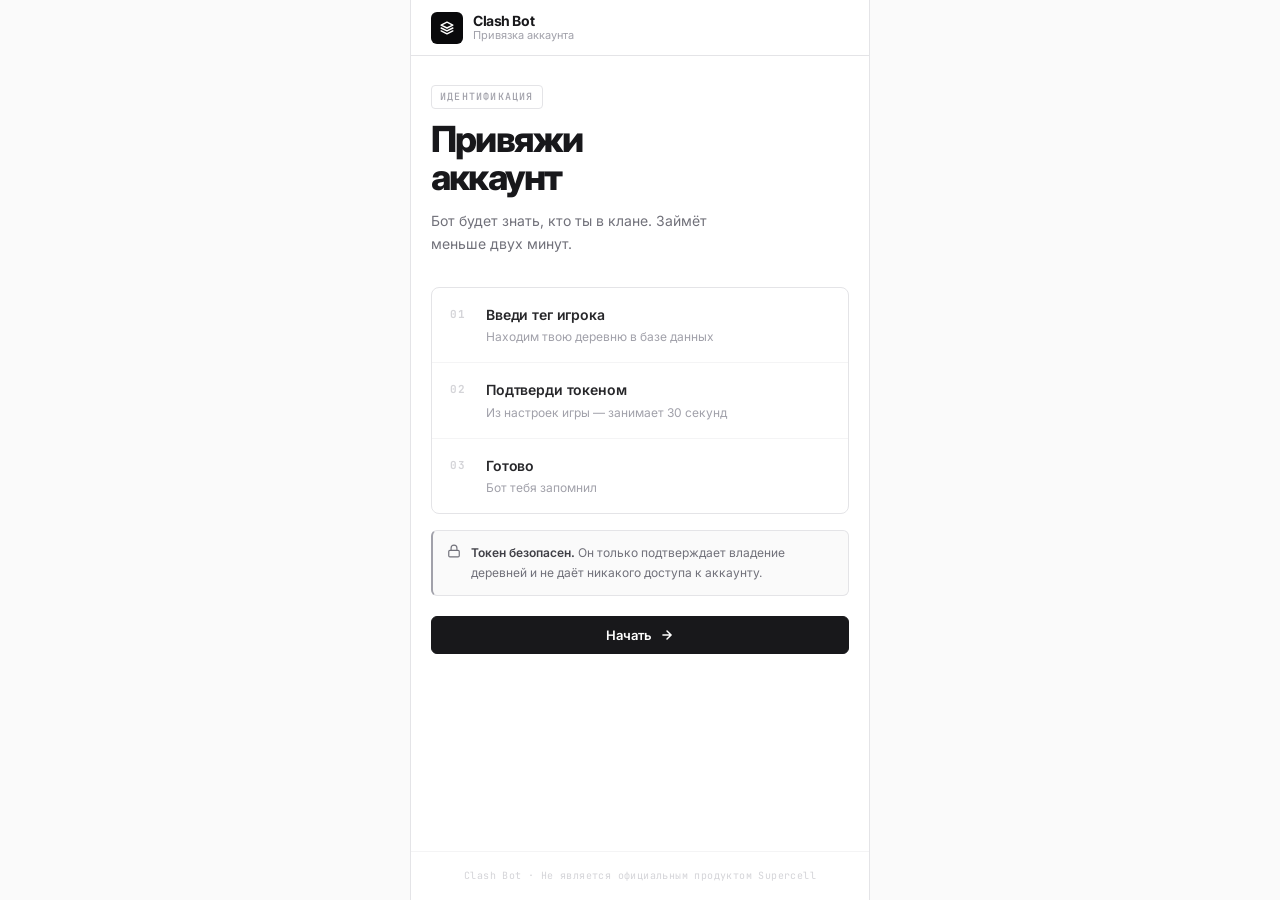
==== commit 0a852dc6: "Add files via upload" ====
--- a/webapp/index.html
+++ b/webapp/index.html
@@ -4,85 +4,14 @@
   <meta charset="utf-8"/>
   <meta name="viewport" content="width=device-width,initial-scale=1,viewport-fit=cover"/>
   <title>Clash Bot</title>
-  <link rel="stylesheet" href="./style.css"/>
+  <link rel="stylesheet" href="/webapp/style.css"/>
   <script src="https://telegram.org/js/telegram-web-app.js"></script>
 </head>
 <body>
 <div class="shell" id="app">
 
-  <!-- ═══ SIDEBAR ═══ -->
-  <aside class="sidebar" id="drawer" aria-hidden="true">
-    <div class="sidebar__overlay" id="backdrop"></div>
-    <div class="sidebar__panel" role="dialog" aria-modal="true" aria-label="Меню">
-
-      <div class="sidebar__head">
-        <div class="sidebar__brand">
-          <svg width="16" height="16" viewBox="0 0 24 24" fill="none" stroke="currentColor" stroke-width="2" stroke-linecap="round" stroke-linejoin="round">
-            <path d="M12 2L2 7l10 5 10-5-10-5z"/><path d="M2 17l10 5 10-5"/><path d="M2 12l10 5 10-5"/>
-          </svg>
-          Clash Bot
-        </div>
-        <button type="button" class="icon-btn" id="drawer-close" aria-label="Закрыть">
-          <svg width="14" height="14" viewBox="0 0 24 24" fill="none" stroke="currentColor" stroke-width="2.5" stroke-linecap="round">
-            <path d="M5 5l14 14M19 5 5 19"/>
-          </svg>
-        </button>
-      </div>
-
-      <nav class="sidebar__nav">
-        <button type="button" class="nav-item" id="drawer-me">
-          <div class="nav-item__icon">
-            <svg width="14" height="14" viewBox="0 0 24 24" fill="none" stroke="currentColor" stroke-width="2" stroke-linecap="round" stroke-linejoin="round">
-              <circle cx="12" cy="8" r="4"/><path d="M4 20c0-4 3.6-7 8-7s8 3 8 7"/>
-            </svg>
-          </div>
-          <div class="nav-item__body">
-            <div class="nav-item__title">Моя привязка</div>
-            <div class="nav-item__sub">Текущий аккаунт</div>
-          </div>
-          <svg width="12" height="12" viewBox="0 0 24 24" fill="none" stroke="currentColor" stroke-width="2.5" stroke-linecap="round" class="nav-item__arrow">
-            <path d="M9 18l6-6-6-6"/>
-          </svg>
-        </button>
-
-        <button type="button" class="nav-item" id="drawer-change">
-          <div class="nav-item__icon">
-            <svg width="14" height="14" viewBox="0 0 24 24" fill="none" stroke="currentColor" stroke-width="2" stroke-linecap="round" stroke-linejoin="round">
-              <path d="M4 12h16M15 6l6 6-6 6"/>
-            </svg>
-          </div>
-          <div class="nav-item__body">
-            <div class="nav-item__title">Сменить аккаунт</div>
-            <div class="nav-item__sub">Другой тег</div>
-          </div>
-          <svg width="12" height="12" viewBox="0 0 24 24" fill="none" stroke="currentColor" stroke-width="2.5" stroke-linecap="round" class="nav-item__arrow">
-            <path d="M9 18l6-6-6-6"/>
-          </svg>
-        </button>
-
-        <div class="nav-sep"></div>
-
-        <button type="button" class="nav-item nav-item--danger" id="drawer-unlink">
-          <div class="nav-item__icon">
-            <svg width="14" height="14" viewBox="0 0 24 24" fill="none" stroke="currentColor" stroke-width="2" stroke-linecap="round" stroke-linejoin="round">
-              <polyline points="3 6 5 6 21 6"/><path d="M19 6l-1 14H6L5 6"/><path d="M10 11v6M14 11v6"/>
-            </svg>
-          </div>
-          <div class="nav-item__body">
-            <div class="nav-item__title">Удалить привязку</div>
-            <div class="nav-item__sub">Отвязать от бота</div>
-          </div>
-        </button>
-      </nav>
-
-      <div class="sidebar__foot">
-        Токен действует несколько минут.<br/>Не успел — запроси новый в игре.
-      </div>
-    </div>
-  </aside>
-
-  <!-- ═══ LOADER ═══ -->
-  <div class="loader-screen hidden" id="loading" aria-live="polite">
+  <!-- ═══ LOADER ═══ -->
+  <div class="loader-screen hidden" id="loading" aria-live="polite">
     <div class="loader-card">
       <div class="loader-ring">
         <svg width="36" height="36" viewBox="0 0 36 36">
@@ -108,17 +37,10 @@
       </div>
       <div>
         <div class="topbar__name">Clash Bot</div>
-        <div class="topbar__sub">Привязка аккаунта</div>
-      </div>
-    </div>
-    <button type="button" class="icon-btn" id="btn-menu" aria-label="Меню">
-      <svg width="16" height="16" viewBox="0 0 24 24" fill="none" stroke="currentColor" stroke-width="2" stroke-linecap="round">
-        <line x1="3" y1="6" x2="21" y2="6"/>
-        <line x1="3" y1="12" x2="21" y2="12"/>
-        <line x1="3" y1="18" x2="21" y2="18"/>
-      </svg>
-    </button>
-  </header>
+        <div class="topbar__sub">Привязка аккаунта</div>
+      </div>
+    </div>
+  </header>
 
   <!-- ═══ MAIN ═══ -->
   <main class="main">
@@ -156,16 +78,18 @@
         </div>
       </div>
 
-      <div class="alert-box">
-        <div class="alert-box__icon">
-          <svg width="14" height="14" viewBox="0 0 24 24" fill="none" stroke="currentColor" stroke-width="2" stroke-linecap="round" stroke-linejoin="round">
-            <rect x="3" y="11" width="18" height="11" rx="2"/><path d="M7 11V7a5 5 0 0 1 10 0v4"/>
-          </svg>
-        </div>
-        <p><strong>Токен безопасен.</strong> Он только подтверждает владение деревней и не даёт никакого доступа к аккаунту.</p>
-      </div>
-
-      <button type="button" class="btn btn--primary btn--full" id="btn-start">
+      <div class="alert-box">
+        <div class="alert-box__icon">
+          <svg width="14" height="14" viewBox="0 0 24 24" fill="none" stroke="currentColor" stroke-width="2" stroke-linecap="round" stroke-linejoin="round">
+            <rect x="3" y="11" width="18" height="11" rx="2"/><path d="M7 11V7a5 5 0 0 1 10 0v4"/>
+          </svg>
+        </div>
+        <p><strong>Токен безопасен.</strong> Он только подтверждает владение деревней и не даёт никакого доступа к аккаунту.</p>
+      </div>
+
+      <div class="status-box hidden" id="status-intro"></div>
+
+      <button type="button" class="btn btn--primary btn--full" id="btn-start">
         Начать
         <svg width="14" height="14" viewBox="0 0 24 24" fill="none" stroke="currentColor" stroke-width="2.5" stroke-linecap="round">
           <path d="M5 12h14M12 5l7 7-7 7"/>
@@ -360,6 +284,6 @@
   </footer>
 
 </div>
-<script src="./app.js"></script>
+<script src="/webapp/app.js"></script>
 </body>
-</html>+</html>
--- a/webapp/style.css
+++ b/webapp/style.css
@@ -125,35 +125,9 @@
   font-weight: 400;
 }
 
-/* ══════════════════════════════════════════
-   ICON BUTTON
-══════════════════════════════════════════ */
-.icon-btn {
-  width: 34px;
-  height: 34px;
-  border: 1px solid var(--zinc-200);
-  border-radius: var(--r-md);
-  background: var(--white);
-  color: var(--zinc-600);
-  cursor: pointer;
-  display: flex;
-  align-items: center;
-  justify-content: center;
-  transition: all var(--t);
-  flex-shrink: 0;
-}
-
-.icon-btn:hover {
-  background: var(--zinc-50);
-  border-color: var(--zinc-300);
-  color: var(--zinc-900);
-}
-
-.icon-btn:active { transform: scale(0.93) }
-
-/* ══════════════════════════════════════════
-   MAIN + PAGE
-══════════════════════════════════════════ */
+/* ══════════════════════════════════════════
+   MAIN + PAGE
+══════════════════════════════════════════ */
 .main { flex: 1 }
 
 .page {
@@ -682,152 +656,9 @@
   color: var(--zinc-600);
 }
 
-/* ══════════════════════════════════════════
-   SIDEBAR
-══════════════════════════════════════════ */
-.sidebar {
-  position: fixed;
-  inset: 0;
-  z-index: 100;
-  pointer-events: none;
-}
-
-.sidebar[aria-hidden="false"] { pointer-events: auto }
-
-.sidebar__overlay {
-  position: absolute;
-  inset: 0;
-  background: rgba(9,9,11,0.5);
-  backdrop-filter: blur(2px);
-  -webkit-backdrop-filter: blur(2px);
-  opacity: 0;
-  transition: opacity var(--t-md);
-}
-
-.sidebar[aria-hidden="false"] .sidebar__overlay { opacity: 1 }
-
-.sidebar__panel {
-  position: absolute;
-  top: 0; right: 0; bottom: 0;
-  width: min(300px, 88vw);
-  background: var(--white);
-  border-left: 1px solid var(--zinc-200);
-  display: flex;
-  flex-direction: column;
-  transform: translateX(100%);
-  transition: transform var(--t-lg);
-}
-
-.sidebar[aria-hidden="false"] .sidebar__panel { transform: translateX(0) }
-
-.sidebar__head {
-  display: flex;
-  align-items: center;
-  justify-content: space-between;
-  padding: 0 16px;
-  height: 56px;
-  border-bottom: 1px solid var(--zinc-200);
-  flex-shrink: 0;
-}
-
-.sidebar__brand {
-  display: flex;
-  align-items: center;
-  gap: 8px;
-  font-size: 14px;
-  font-weight: 700;
-  color: var(--zinc-900);
-  letter-spacing: -0.02em;
-}
-
-.sidebar__nav {
-  flex: 1;
-  padding: 8px;
-  display: flex;
-  flex-direction: column;
-  gap: 1px;
-  overflow-y: auto;
-}
-
-.nav-sep {
-  height: 1px;
-  background: var(--zinc-100);
-  margin: 6px 8px;
-}
-
-.nav-item {
-  display: flex;
-  align-items: center;
-  gap: 10px;
-  padding: 10px 12px;
-  border-radius: var(--r-md);
-  border: none;
-  background: transparent;
-  cursor: pointer;
-  text-align: left;
-  transition: background var(--t);
-  width: 100%;
-}
-
-.nav-item:hover { background: var(--zinc-50) }
-.nav-item:active { background: var(--zinc-100) }
-.nav-item:focus-visible { outline: 2px solid var(--zinc-900); outline-offset: 1px }
-
-.nav-item__icon {
-  width: 30px;
-  height: 30px;
-  flex-shrink: 0;
-  background: var(--zinc-100);
-  border-radius: var(--r-md);
-  display: flex;
-  align-items: center;
-  justify-content: center;
-  color: var(--zinc-500);
-  transition: all var(--t);
-}
-
-.nav-item:hover .nav-item__icon {
-  background: var(--zinc-900);
-  color: var(--white);
-}
-
-.nav-item__body { flex: 1; min-width: 0 }
-
-.nav-item__title {
-  font-size: 13px;
-  font-weight: 600;
-  color: var(--zinc-800);
-  letter-spacing: -0.01em;
-  line-height: 1.3;
-}
-
-.nav-item__sub {
-  font-size: 11px;
-  color: var(--zinc-400);
-  margin-top: 1px;
-}
-
-.nav-item__arrow { color: var(--zinc-300); flex-shrink: 0 }
-
-.nav-item--danger .nav-item__title { color: var(--err) }
-.nav-item--danger .nav-item__icon { background: var(--err-bg); color: var(--err) }
-.nav-item--danger:hover { background: var(--err-bg) }
-.nav-item--danger:hover .nav-item__icon { background: var(--err); color: var(--white) }
-
-.sidebar__foot {
-  padding: 14px 16px;
-  border-top: 1px solid var(--zinc-100);
-  font-family: var(--mono);
-  font-size: 10px;
-  color: var(--zinc-400);
-  line-height: 1.7;
-  letter-spacing: 0.02em;
-  flex-shrink: 0;
-}
-
-/* ══════════════════════════════════════════
-   LOADER
-══════════════════════════════════════════ */
+/* ══════════════════════════════════════════
+   LOADER
+══════════════════════════════════════════ */
 .loader-screen {
   position: fixed;
   inset: 0;
@@ -908,4 +739,4 @@
     animation-duration: 0.01ms !important;
     transition-duration: 0.01ms !important;
   }
-}+}
